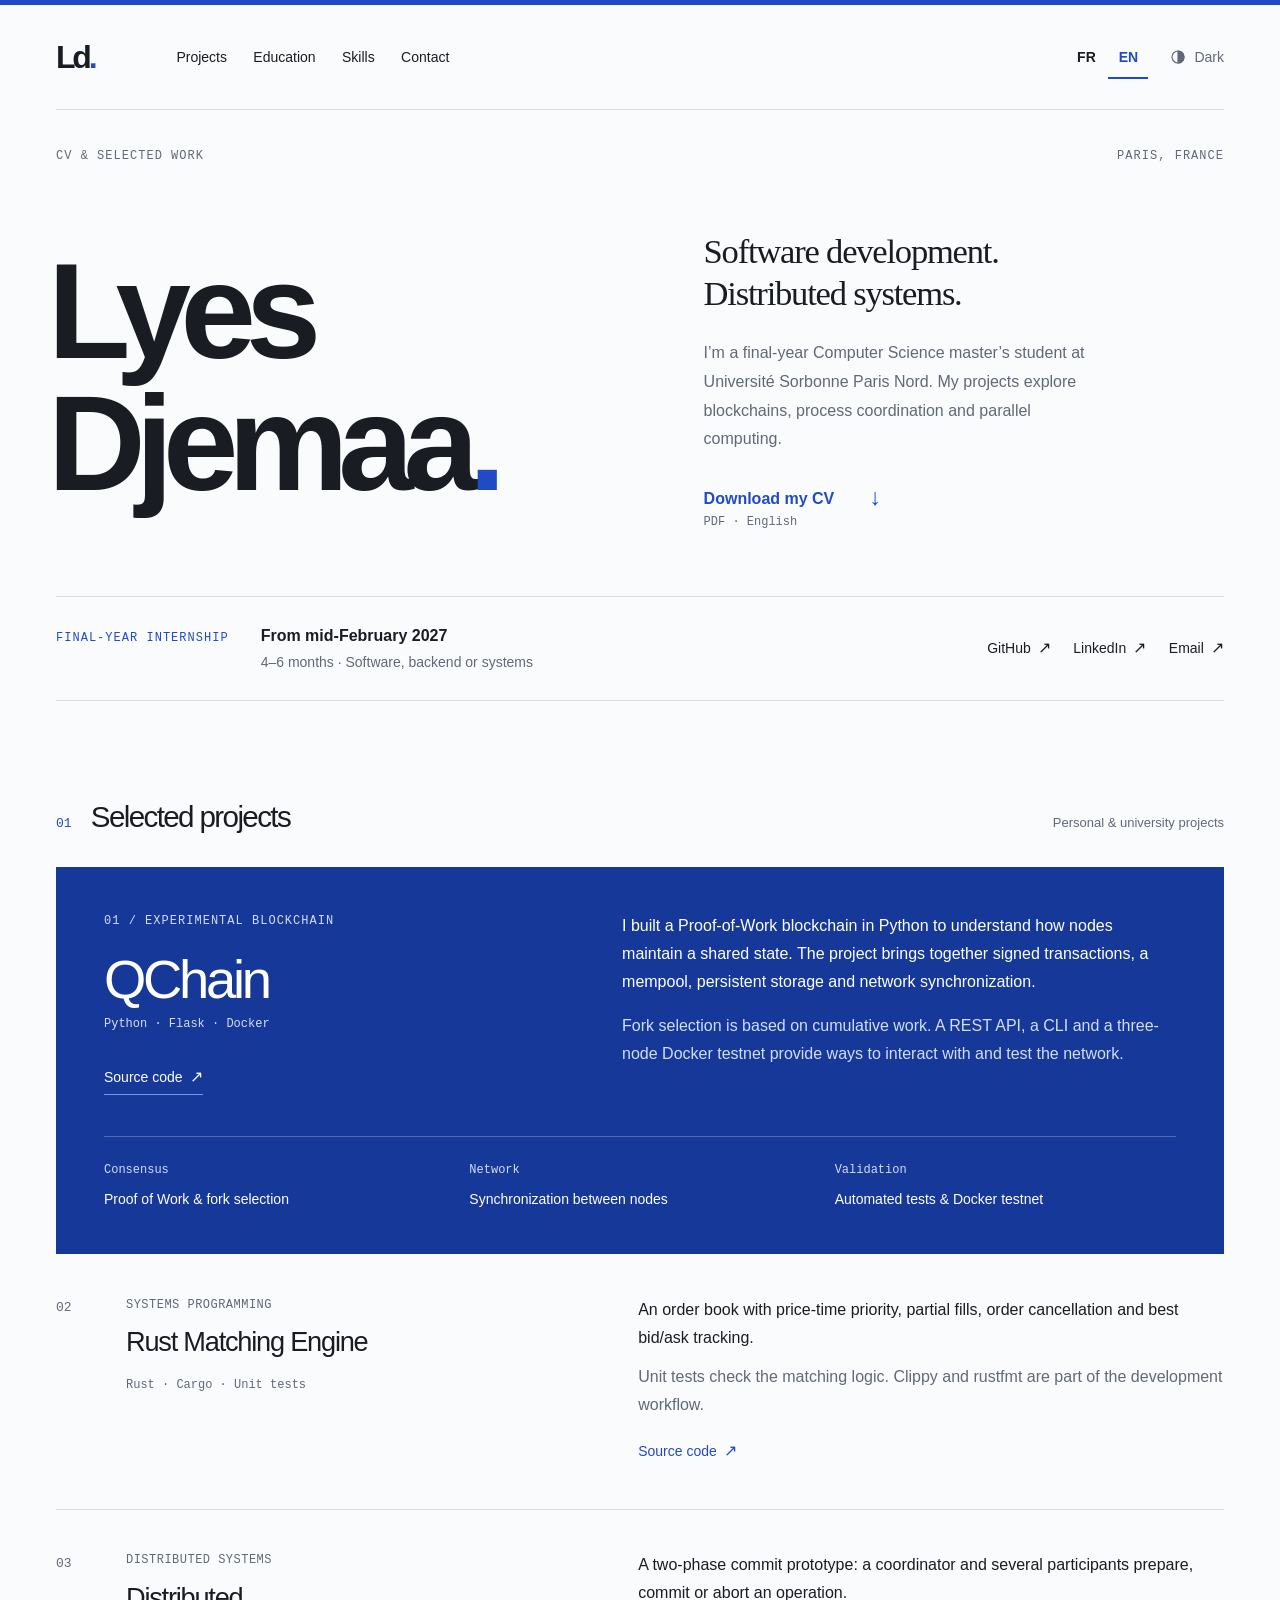
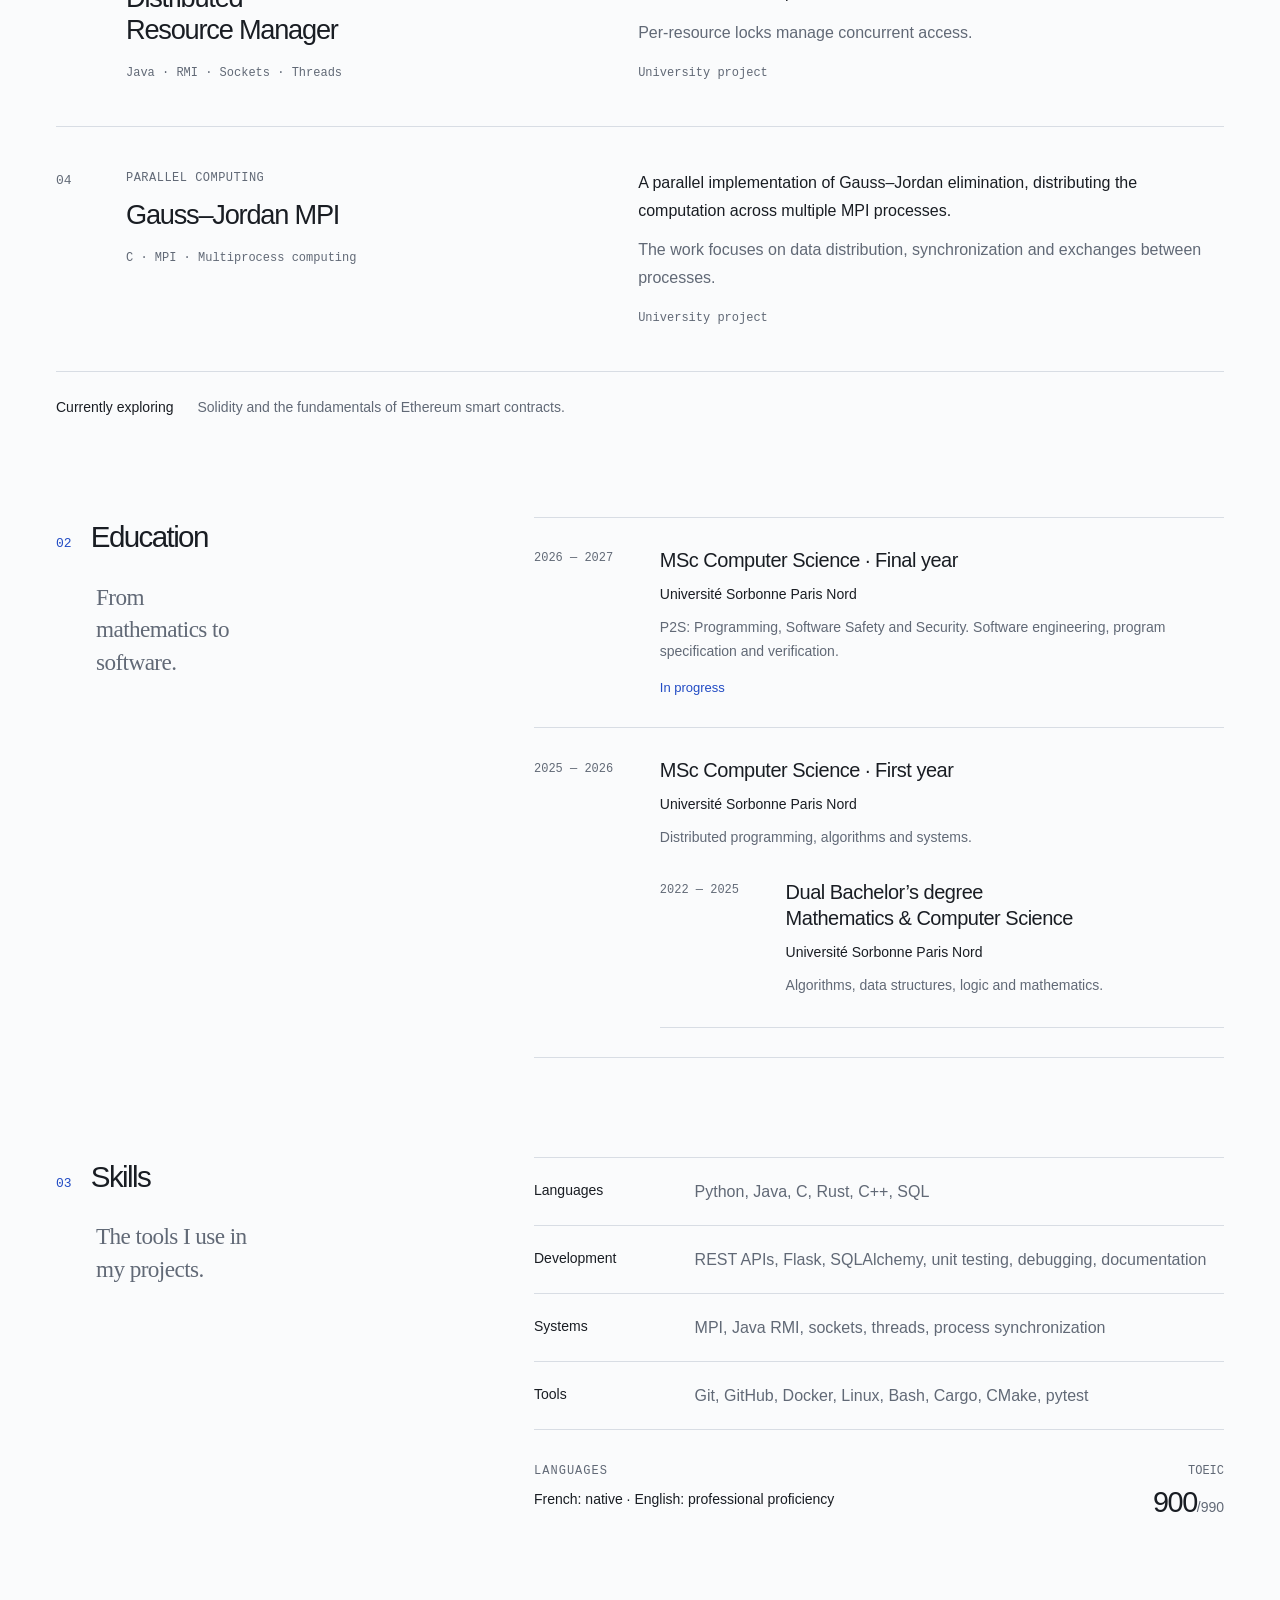
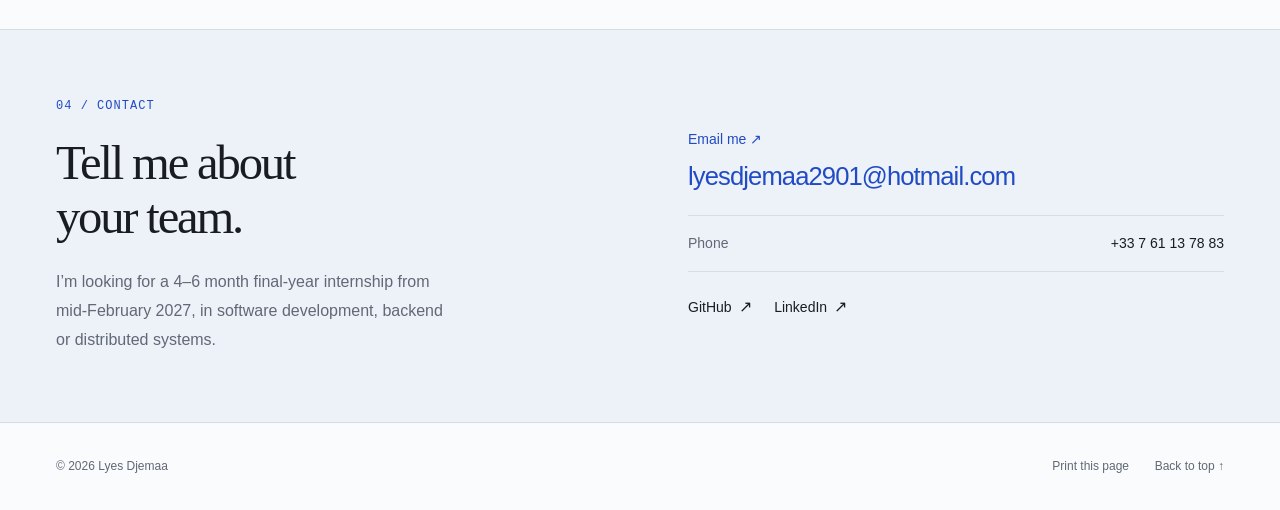
==== en/index.html @ 3d3e7106 "Uploading files" ====
<!doctype html>
<html lang="en">
<head>
  <meta charset="utf-8">
  <meta name="viewport" content="width=device-width, initial-scale=1">
  <meta name="description" content="Final-year Computer Science master’s student at Université Sorbonne Paris Nord. Distributed systems, backend and blockchain projects. Internship from mid-February 2027.">
  <meta name="theme-color" content="#fafbfc">
  <meta name="color-scheme" content="light dark">
  <meta property="og:title" content="Lyes Djemaa — Software Development &amp; Distributed Systems">
  <meta property="og:description" content="Final-year Computer Science master’s student at Université Sorbonne Paris Nord. Distributed systems, backend and blockchain projects. Internship from mid-February 2027.">
  <meta property="og:type" content="website">
  <meta property="og:locale" content="en_GB">
  <meta property="og:locale:alternate" content="fr_FR">
  <title>Lyes Djemaa — Software Development & Distributed Systems</title>
  <link rel="alternate" hreflang="fr" href="../index.html">
  <link rel="alternate" hreflang="en" href="../en/index.html">
  <link rel="alternate" hreflang="x-default" href="../index.html">
  <link rel="icon" type="image/svg+xml" href="data:image/svg+xml,%3Csvg%20xmlns%3D%22http%3A//www.w3.org/2000/svg%22%20viewBox%3D%220%200%2064%2064%22%3E%3Crect%20width%3D%2264%22%20height%3D%2264%22%20fill%3D%22%23214bc4%22/%3E%3Ctext%20x%3D%227%22%20y%3D%2244%22%20font-family%3D%22Arial%2Csans-serif%22%20font-size%3D%2236%22%20font-weight%3D%22700%22%20fill%3D%22white%22%3ELd%3C/text%3E%3C/svg%3E">
  <script>try{const t=localStorage.getItem('lyes-theme')||localStorage.getItem('lyes-original-theme');if(t==='dark'||t==='light')document.documentElement.dataset.theme=t;}catch(e){}</script>
  <link rel="stylesheet" href="../assets/style.css">
  <script defer src="../assets/script.js"></script>
</head>
<body id="top">
  <a class="skip-link" href="#main">Skip to content</a>
  <header class="site-header wrap">
    <a class="wordmark" href="#top" aria-label="Lyes Djemaa">Ld<span aria-hidden="true">.</span></a>
    <nav class="main-nav" aria-label="Main navigation"><a href="#projects">Projects</a><a href="#education">Education</a><a href="#skills">Skills</a><a href="#contact">Contact</a></nav>
    <div class="header-controls">
      <nav class="language-switch" aria-label="Site language"><a href="../index.html" lang="fr" hreflang="fr">FR</a><a href="../en/index.html" lang="en" hreflang="en" aria-current="page">EN</a></nav>
      <button class="theme-toggle" type="button" aria-label="Switch to dark theme" aria-pressed="false" data-light="Light" data-dark="Dark" hidden><svg viewBox="0 0 24 24" fill="none" stroke="currentColor" stroke-width="1.5" aria-hidden="true"><circle cx="12" cy="12" r="8"/><path d="M12 4a8 8 0 0 1 0 16Z" fill="currentColor"/></svg><span>Dark</span></button>
    </div>
  </header>
  <main id="main">
    <section class="hero wrap" aria-labelledby="name">
      <div class="hero-kicker"><p class="eyebrow">CV & selected work</p><p class="eyebrow">Paris, France</p></div>
      <div class="hero-main">
        <h1 id="name">Lyes<br>Djemaa<span class="name-period">.</span></h1>
        <div class="hero-profile"><h2>Software development.<br>Distributed systems.</h2><p>I’m a final-year Computer Science master’s student at Université Sorbonne Paris Nord. My projects explore blockchains, process coordination and parallel computing.</p><a class="cv-link" href="../assets/CV_Lyes_D_Internship.pdf" download>Download my CV<span aria-hidden="true">↓</span><small>PDF · English</small></a></div>
      </div>
      <div class="hero-bottom"><div class="availability"><p class="eyebrow">Final-year internship</p><p class="availability-date">From mid-February 2027</p><p class="availability-detail">4–6 months · Software, backend or systems</p></div><div class="social-links"><a class="text-link" href="https://github.com/LYuuss" target="_blank" rel="noopener noreferrer">GitHub <span aria-hidden="true">↗</span><span class="sr-only"> (opens in a new tab)</span></a><a class="text-link" href="https://www.linkedin.com/in/lyesdjm" target="_blank" rel="noopener noreferrer">LinkedIn <span aria-hidden="true">↗</span><span class="sr-only"> (opens in a new tab)</span></a><a class="text-link" href="mailto:lyesdjemaa2901@hotmail.com">Email <span aria-hidden="true">↗</span></a></div></div>
    </section>

    <section class="section wrap" id="projects" aria-labelledby="projects-title">
      <div class="section-heading"><div class="section-label"><span>01</span><h2 id="projects-title">Selected projects</h2></div><p>Personal & university projects</p></div>
      <article class="featured-project" aria-labelledby="qchain-title">
        <div class="featured-title"><p class="eyebrow">01 / Experimental blockchain</p><h3 id="qchain-title">QChain</h3><p class="tech">Python · Flask · Docker</p><a class="text-link" href="https://github.com/LYuuss/Q-CHAIN" target="_blank" rel="noopener noreferrer">Source code <span aria-hidden="true">↗</span><span class="sr-only"> (opens in a new tab)</span></a></div>
        <div class="featured-copy"><p>I built a Proof-of-Work blockchain in Python to understand how nodes maintain a shared state. The project brings together signed transactions, a mempool, persistent storage and network synchronization.</p><p>Fork selection is based on cumulative work. A REST API, a CLI and a three-node Docker testnet provide ways to interact with and test the network.</p></div>
        <dl class="project-facts" aria-label="Inside the project"><div><dt>Consensus</dt><dd>Proof of Work & fork selection</dd></div><div><dt>Network</dt><dd>Synchronization between nodes</dd></div><div><dt>Validation</dt><dd>Automated tests & Docker testnet</dd></div></dl>
      </article>
      <div class="project-list">
      <article class="project-row" aria-labelledby="project-02">
        <span class="project-number">02</span>
        <div class="project-heading"><p class="eyebrow">Systems programming</p><h3 id="project-02">Rust Matching Engine</h3><p class="tech">Rust · Cargo · Unit tests</p></div>
        <div class="project-copy"><p>An order book with price-time priority, partial fills, order cancellation and best bid/ask tracking.</p><p class="muted">Unit tests check the matching logic. Clippy and rustfmt are part of the development workflow.</p><a class="text-link" href="https://github.com/LYuuss/rust-matching-engine" target="_blank" rel="noopener noreferrer">Source code <span aria-hidden="true">↗</span><span class="sr-only"> (opens in a new tab)</span></a></div>
      </article>
      <article class="project-row" aria-labelledby="project-03">
        <span class="project-number">03</span>
        <div class="project-heading"><p class="eyebrow">Distributed systems</p><h3 id="project-03">Distributed<br>Resource Manager</h3><p class="tech">Java · RMI · Sockets · Threads</p></div>
        <div class="project-copy"><p>A two-phase commit prototype: a coordinator and several participants prepare, commit or abort an operation.</p><p class="muted">Per-resource locks manage concurrent access.</p><p class="project-note">University project</p></div>
      </article>
      <article class="project-row" aria-labelledby="project-04">
        <span class="project-number">04</span>
        <div class="project-heading"><p class="eyebrow">Parallel computing</p><h3 id="project-04">Gauss–Jordan MPI</h3><p class="tech">C · MPI · Multiprocess computing</p></div>
        <div class="project-copy"><p>A parallel implementation of Gauss–Jordan elimination, distributing the computation across multiple MPI processes.</p><p class="muted">The work focuses on data distribution, synchronization and exchanges between processes.</p><p class="project-note">University project</p></div>
      </article></div>
      <p class="exploration"><span>Currently exploring</span>Solidity and the fundamentals of Ethereum smart contracts.</p>
    </section>

    <section class="section wrap split-section" id="education" aria-labelledby="education-title">
      <div class="section-intro"><div class="section-label"><span>02</span><h2 id="education-title">Education</h2></div><p class="section-caption">From mathematics to software.</p></div>
      <div class="education-list">
      <article class="education-row"><p class="date">2026 — 2027</p><div><h3>MSc Computer Science · Final year</h3><p class="institution">Université Sorbonne Paris Nord</p><p class="muted">P2S: Programming, Software Safety and Security. Software engineering, program specification and verification.</p><p class="education-note">In progress</p></div></article>
      <article class="education-row"><p class="date">2025 — 2026</p><div><h3>MSc Computer Science · First year</h3><p class="institution">Université Sorbonne Paris Nord</p><p class="muted">Distributed programming, algorithms and systems.</p>
      <article class="education-row"><p class="date">2022 — 2025</p><div><h3>Dual Bachelor’s degree<br>Mathematics & Computer Science</h3><p class="institution">Université Sorbonne Paris Nord</p><p class="muted">Algorithms, data structures, logic and mathematics.</p></div></article>
    </section>

    <section class="section wrap split-section" id="skills" aria-labelledby="skills-title">
      <div class="section-intro"><div class="section-label"><span>03</span><h2 id="skills-title">Skills</h2></div><p class="section-caption">The tools I use in my projects.</p></div>
      <div><dl class="skills-list"><div><dt>Languages</dt><dd>Python, Java, C, Rust, C++, SQL</dd></div><div><dt>Development</dt><dd>REST APIs, Flask, SQLAlchemy, unit testing, debugging, documentation</dd></div><div><dt>Systems</dt><dd>MPI, Java RMI, sockets, threads, process synchronization</dd></div><div><dt>Tools</dt><dd>Git, GitHub, Docker, Linux, Bash, Cargo, CMake, pytest</dd></div></dl><div class="languages"><p class="eyebrow">Languages</p><p>French: native · English: professional proficiency</p><p class="language-score">TOEIC <strong>900<span>/990</span></strong></p></div></div>
    </section>

    <section class="contact-section" id="contact" aria-labelledby="contact-title"><div class="wrap contact-inner"><div><p class="eyebrow">04 / Contact</p><h2 id="contact-title">Tell me about your team.</h2><p class="contact-copy">I’m looking for a 4–6 month final-year internship from mid-February 2027, in software development, backend or distributed systems.</p></div><div class="contact-details"><a class="contact-email" href="mailto:lyesdjemaa2901@hotmail.com"><span>Email me <span aria-hidden="true">↗</span></span><span>lyesdjemaa2901<wbr>@hotmail.com</span></a><a class="phone" href="tel:+33761137883"><span>Phone</span>+33 7 61 13 78 83</a><div class="social-links"><a class="text-link" href="https://github.com/LYuuss" target="_blank" rel="noopener noreferrer">GitHub <span aria-hidden="true">↗</span><span class="sr-only"> (opens in a new tab)</span></a><a class="text-link" href="https://www.linkedin.com/in/lyesdjm" target="_blank" rel="noopener noreferrer">LinkedIn <span aria-hidden="true">↗</span><span class="sr-only"> (opens in a new tab)</span></a></div></div></div></section>
  </main>
  <footer class="wrap footer"><p>© <span id="year">2026</span> Lyes Djemaa</p><div><button type="button" class="print-button" hidden>Print this page</button><a href="#top">Back to top <span aria-hidden="true">↑</span></a></div></footer>
</body>
</html>
---- assets/style.css ----
/* Lyes Djemaa — a personal, typographic folio. */
:root{color-scheme:light;--paper:#fafbfc;--ink:#191d23;--muted:#616976;--line:#d8dde4;--blue:#214bc4;--panel:#163899;--panel-ink:#fff;--panel-muted:#d2defb;--tint:#edf1f8;--sans:Arial,Helvetica,sans-serif;--serif:Georgia,'Times New Roman',serif;--mono:'SFMono-Regular',Consolas,'Liberation Mono',monospace}
:root[data-theme=dark]{color-scheme:dark;--paper:#14171c;--ink:#edf0f5;--muted:#a5aebd;--line:#383f4a;--blue:#96b3ff;--panel:#152d6c;--panel-ink:#f4f6ff;--panel-muted:#cfdbf8;--tint:#1d2533}
*{box-sizing:border-box}
html{scroll-behavior:smooth;scroll-padding-top:2rem}
body{margin:0;background:var(--paper);color:var(--ink);font-family:var(--sans);font-size:1rem;line-height:1.6;-webkit-font-smoothing:antialiased;border-top:5px solid var(--blue)}
::selection{color:var(--paper);background:var(--blue)}
a{color:inherit;text-decoration:none;text-underline-offset:.25em}
a:hover{text-decoration:underline}
button{font:inherit;color:inherit;cursor:pointer}
button[hidden]{display:none}
a,button{-webkit-tap-highlight-color:transparent}
:focus-visible{outline:2px solid var(--blue);outline-offset:5px;border-radius:1px}
h1,h2,h3,p,dl,dd{margin:0}
h1,h2,h3{font-weight:500;line-height:1.15;text-wrap:balance}
button{border:0;background:none}
.wrap{width:min(1200px,calc(100% - 112px));margin-inline:auto}
.sr-only{position:absolute;width:1px;height:1px;padding:0;margin:-1px;overflow:hidden;clip:rect(0,0,0,0);white-space:nowrap;border:0}
.skip-link{position:fixed;left:1rem;top:-5rem;z-index:50;background:var(--ink);color:var(--paper);padding:.75rem 1rem}
.skip-link:focus{top:1rem}
.site-header{display:flex;align-items:center;gap:2rem;min-height:105px;border-bottom:1px solid var(--line)}
.wordmark{font-size:2rem;line-height:1;font-weight:700;letter-spacing:-.1em;min-width:50px}
.wordmark span{color:var(--blue)}
.wordmark:hover{text-decoration:none}
.main-nav{display:flex;align-items:center;gap:1.65rem;margin-left:2.4rem}
.main-nav a{font-size:.875rem;padding:.6rem 0}
.header-controls{display:flex;align-items:center;gap:1.3rem;margin-left:auto}
.language-switch{display:flex;gap:2px;font-size:.875rem;font-weight:600}
.language-switch a{display:flex;align-items:center;justify-content:center;min-height:44px;min-width:40px}
.language-switch a[aria-current=page]{color:var(--blue);box-shadow:inset 0 -2px 0 var(--blue)}
.theme-toggle{display:flex;align-items:center;gap:.45rem;min-height:44px;padding:0;font-size:.875rem;color:var(--muted)}
.theme-toggle svg{width:18px;height:18px}
.theme-toggle:hover{color:var(--blue)}
.hero{padding-top:2.3rem;padding-bottom:0}
.hero-kicker{display:flex;justify-content:space-between}
.eyebrow{font-size:.75rem;letter-spacing:.085em;text-transform:uppercase;line-height:1.6;font-family:var(--mono);font-weight:400}
.hero-kicker .eyebrow{color:var(--muted)}
.hero-main{display:grid;grid-template-columns:1.1fr 1fr;gap:4.7rem;align-items:center;padding:3.4rem 0 3.8rem}
.hero h1{font-weight:600;font-size:clamp(5.5rem,10.6vw,9rem);line-height:.97;letter-spacing:-.076em;margin-left:-.06em}
.name-period{color:var(--blue)}
.hero-profile{padding-top:.6rem;max-width:480px}
.hero-profile h2{font-family:var(--serif);font-size:clamp(1.65rem,2.7vw,2.25rem);line-height:1.23;letter-spacing:-.035em;margin-bottom:1.5rem}
.hero-profile>p{color:var(--muted);font-size:1rem;line-height:1.8;max-width:46ch}
.cv-link{margin-top:1.85rem;display:inline-grid;grid-template-columns:auto 1fr;column-gap:2.2rem;row-gap:.1rem;color:var(--blue);font-size:1rem;font-weight:600;padding:.15rem 0}
.cv-link>span{font-size:1.45rem;line-height:1}
.cv-link small{grid-column:1/-1;font-weight:400;font-size:.75rem;font-family:var(--mono);color:var(--muted)}
.cv-link:hover small{text-decoration:none}
.hero-bottom{border-top:1px solid var(--line);border-bottom:1px solid var(--line);display:flex;justify-content:space-between;align-items:center;padding:1.65rem 0;gap:2rem}
.availability{display:grid;grid-template-columns:auto auto;gap:.15rem 2rem;align-items:baseline}
.availability .eyebrow{color:var(--blue);grid-row:1/3}
.availability-date{font-size:1rem;font-weight:600}
.availability-detail{font-size:.875rem;color:var(--muted);grid-column:2}
.social-links{display:flex;flex-wrap:wrap;gap:1.4rem}
.text-link{font-size:.875rem;display:inline-flex;align-items:center;gap:.45rem;min-height:32px}
.text-link>span[aria-hidden]{font-size:1rem}
.section{padding-top:6.2rem}
.section-heading{display:flex;justify-content:space-between;gap:2rem;align-items:baseline;margin-bottom:2rem}
.section-label{display:flex;align-items:baseline;gap:1.2rem}
.section-label>span{font-family:var(--mono);font-size:.8125rem;color:var(--blue)}
.section-label h2{font-size:1.85rem;letter-spacing:-.055em}
.section-heading>p{font-size:.8125rem;color:var(--muted)}
.featured-project{display:grid;grid-template-columns:1fr 1.22fr;gap:2.6rem 4rem;padding:2.8rem 3rem;background:var(--panel);color:var(--panel-ink)}
.featured-project a:focus-visible{outline-color:white}
.featured-title>.eyebrow{color:var(--panel-muted)}
.featured-title h3{font-size:3.4rem;letter-spacing:-.06em;margin:1.4rem 0 .4rem;line-height:1}
.tech{font-family:var(--mono);font-size:.75rem;line-height:1.8;color:var(--muted)}
.featured-title .tech{color:var(--panel-muted)}
.featured-title .text-link{margin-top:1.7rem;border-bottom:1px solid #7796e6;padding-bottom:.2rem}
.featured-copy p{font-size:1rem;line-height:1.75}
.featured-copy p+p{margin-top:1rem;color:var(--panel-muted)}
.project-facts{grid-column:1/-1;display:grid;grid-template-columns:repeat(3,1fr);gap:1.5rem;padding-top:1.5rem;border-top:1px solid #ffffff40}
.project-facts dt{font-size:.75rem;color:var(--panel-muted);font-family:var(--mono);margin-bottom:.5rem}
.project-facts dd{font-size:.875rem;line-height:1.5}
.project-row{display:grid;grid-template-columns:38px 1fr 1.22fr;column-gap:2rem;padding:2.6rem 0;border-bottom:1px solid var(--line)}
.project-number{font-family:var(--mono);font-size:.8125rem;color:var(--muted);padding-top:.15rem}
.project-heading .eyebrow{color:var(--muted);font-size:.75rem;letter-spacing:.04em}
.project-heading h3{font-size:1.7rem;letter-spacing:-.045em;margin:.7rem 0 1rem;line-height:1.2}
.project-copy>p{font-size:1rem;line-height:1.75}
.project-copy>p+p{margin-top:.7rem}
.muted{color:var(--muted)}
.project-copy .text-link{color:var(--blue);margin-top:1rem}
.project-copy .project-note{font-size:.75rem;color:var(--muted);font-family:var(--mono);margin-top:1rem}
.exploration{display:flex;gap:1.5rem;padding-top:1.5rem;font-size:.875rem;color:var(--muted);line-height:1.6}
.exploration>span{flex-shrink:0;color:var(--ink)}
.split-section{display:grid;grid-template-columns:.75fr 1.25fr;gap:4rem}
.section-intro{padding-top:.2rem}
.section-caption{font-family:var(--serif);font-size:1.45rem;line-height:1.4;color:var(--muted);max-width:14ch;margin:1.6rem 0 0 2.5rem;letter-spacing:-.025em}
.education-list{border-top:1px solid var(--line)}
.education-row{display:grid;grid-template-columns:105px 1fr;gap:1.3rem;border-bottom:1px solid var(--line);padding:1.8rem 0}
.date{font-family:var(--mono);font-size:.75rem;color:var(--muted);line-height:1.6;padding-top:.15rem}
.education-row h3{font-size:1.25rem;letter-spacing:-.025em;line-height:1.3}
.institution{font-size:.875rem;margin-top:.6rem}
.education-row .muted{font-size:.875rem;line-height:1.7;margin-top:.7rem}
.education-note{font-size:.8125rem;line-height:1.7;color:var(--blue);margin-top:.8rem}
.experience{margin-top:2rem;padding:1.5rem 1.6rem;background:var(--tint)}
.experience>.eyebrow{color:var(--muted)}
.experience h3{font-size:1rem;margin-top:.65rem;line-height:1.5}
.experience .muted{margin-top:.6rem;font-size:.875rem}
.experience .date{margin-top:.2rem}
.skills-list{border-top:1px solid var(--line)}
.skills-list>div{display:grid;grid-template-columns:135px 1fr;gap:1.6rem;padding:1.3rem 0;border-bottom:1px solid var(--line)}
.skills-list dt{font-size:.875rem}
.skills-list dd{font-size:1rem;color:var(--muted);line-height:1.6}
.languages{margin-top:2rem;position:relative;padding-right:110px;min-height:4.2rem}
.languages>.eyebrow{color:var(--muted);margin-bottom:.4rem}
.languages>p:not(.eyebrow):not(.language-score){font-size:.875rem}
.language-score{position:absolute;top:0;right:0;display:flex;flex-direction:column;align-items:flex-end;font-family:var(--mono);font-size:.75rem;color:var(--muted)}
.language-score strong{font-family:var(--sans);font-size:1.8rem;letter-spacing:-.05em;line-height:1.4;color:var(--ink);font-weight:400}
.language-score strong span{font-size:.875rem;color:var(--muted);letter-spacing:0}
.contact-section{margin-top:6.2rem;background:var(--tint);border-top:1px solid var(--line);border-bottom:1px solid var(--line)}
.contact-inner{padding-block:4.2rem;display:grid;grid-template-columns:1fr 1fr;gap:6rem}
.contact-inner>.eyebrow,.contact-inner>div>.eyebrow{color:var(--blue)}
.contact-inner h2{font-family:var(--serif);font-size:clamp(2rem,3.8vw,3.3rem);line-height:1.1;letter-spacing:-.045em;margin-top:1.3rem;max-width:13ch}
.contact-copy{font-size:1rem;line-height:1.8;color:var(--muted);margin-top:1.5rem;max-width:45ch}
.contact-details{align-self:center;min-width:0}
.contact-email{display:block;color:var(--blue);padding-bottom:1.3rem;border-bottom:1px solid var(--line)}
.contact-email>span:first-child{display:block;font-size:.875rem;margin-bottom:.5rem}
.contact-email>span:last-child{font-size:clamp(1.2rem,2vw,1.6rem);line-height:1.4;letter-spacing:-.035em;overflow-wrap:anywhere}
.phone{display:flex;justify-content:space-between;align-items:center;gap:1rem;font-size:.875rem;border-bottom:1px solid var(--line);padding:1rem 0}
.phone>span{color:var(--muted)}
.contact-details .social-links{margin-top:1.2rem}
.footer{padding-block:1.6rem;display:flex;gap:1.5rem;justify-content:space-between;align-items:center;font-size:.75rem;color:var(--muted)}
.footer>div{display:flex;gap:1.6rem;align-items:center}
.print-button{font-size:.75rem;padding:0;min-height:36px}
.print-button:hover{text-decoration:underline}
@media(min-width:1600px){.wrap{width:min(1280px,calc(100% - 160px))}.hero-main{padding-block:4rem 4.4rem}.hero h1{font-size:9.8rem}.hero-profile h2{font-size:2.5rem}}
@media(max-width:1100px){.wrap{width:calc(100% - 72px)}.main-nav{margin-left:.8rem;gap:1.15rem}.site-header{gap:1.5rem}.hero-main{gap:3rem}.hero-bottom{align-items:flex-end}.availability{display:block}.availability-date{margin-top:.4rem}.hero-bottom .social-links{gap:1rem}.featured-project{padding:2.2rem;gap:2rem 3rem}.project-row{column-gap:1.4rem;grid-template-columns:28px 1fr 1.15fr}.split-section{grid-template-columns:.6fr 1.4fr;gap:2.5rem}.education-row{grid-template-columns:92px 1fr;gap:1rem}.contact-inner{gap:3rem}}
@media(max-width:760px){.wrap{width:calc(100% - 40px)}.site-header{min-height:0;padding-top:1.2rem;gap:.8rem;flex-wrap:wrap}.wordmark{font-size:1.75rem;min-width:45px}.header-controls{gap:1rem}.theme-toggle{font-size:.8125rem}.main-nav{order:3;width:100%;margin:0;justify-content:space-between;gap:.7rem;border-top:1px solid var(--line);padding:.2rem 0}.main-nav a{font-size:.875rem;min-height:44px;display:flex;align-items:center}.hero{padding-top:1.6rem}.hero-kicker .eyebrow{font-size:.75rem}.hero-main{grid-template-columns:1fr;gap:2rem;padding:2rem 0 2.2rem}.hero h1{font-size:clamp(4.5rem,16vw,7.5rem);line-height:.95;letter-spacing:-.065em}.hero-profile{max-width:580px;padding-top:0}.hero-profile h2{font-size:1.9rem;margin-bottom:1rem}.hero-profile>p{font-size:1rem;max-width:50ch}.cv-link{margin-top:1.3rem}.hero-bottom{flex-direction:column;align-items:flex-start;gap:1.3rem;padding-block:1.4rem}.availability .eyebrow{font-size:.75rem}.hero-bottom .social-links{gap:1.5rem}.hero-bottom .text-link{min-height:40px}.section{padding-top:3.7rem}.section-heading{display:block;margin-bottom:1.5rem}.section-heading>p{margin-top:.6rem;padding-left:2.1rem}.section-label{gap:.9rem}.section-label h2{font-size:1.65rem}.featured-project{grid-template-columns:1fr;padding:1.7rem 1.4rem;gap:1.5rem}.featured-title h3{margin-top:1rem;font-size:3.1rem}.featured-title .text-link{margin-top:1rem}.featured-copy p{font-size:1rem}.project-facts{grid-template-columns:1fr;gap:.85rem;padding-top:1.2rem}.project-facts>div{display:grid;grid-template-columns:88px 1fr;gap:1rem}.project-facts dt{margin:0}.project-row{grid-template-columns:24px 1fr;gap:.7rem .6rem;padding-block:2rem}.project-heading h3{font-size:1.65rem;margin:.6rem 0}.project-copy{grid-column:2;padding-top:.5rem}.project-copy>p{font-size:1rem}.project-heading .eyebrow{font-size:.75rem}.exploration{display:block;font-size:.875rem;padding-top:1.2rem}.exploration>span{display:block;margin-bottom:.35rem}.split-section{grid-template-columns:1fr;gap:1.6rem}.section-caption{margin:.7rem 0 0 2.1rem;max-width:none;font-size:1.3rem}.education-row{grid-template-columns:1fr;gap:.65rem;padding-block:1.5rem}.education-row h3{font-size:1.2rem}.education-row .date{font-size:.8125rem}.experience{padding:1.3rem}.skills-list>div{grid-template-columns:110px 1fr;gap:.8rem}.skills-list dt{font-size:.875rem}.skills-list dd{font-size:1rem}.languages{padding-right:105px}.contact-section{margin-top:3.7rem}.contact-inner{padding-block:2.5rem;grid-template-columns:1fr;gap:2rem}.contact-inner h2{font-size:2.7rem;max-width:14ch}.contact-copy{margin-top:1rem}.contact-email>span:last-child{font-size:1.25rem}.footer{font-size:.75rem;align-items:flex-start;padding-block:1rem}.footer>div{gap:.2rem;align-items:flex-end;flex-direction:column}.footer>p{padding-top:.45rem}.footer a{min-height:36px;display:flex;align-items:center}}
@media(max-width:370px){.wrap{width:calc(100% - 32px)}.header-controls{gap:.5rem}.theme-toggle{gap:.3rem}.hero-profile h2{font-size:1.65rem}.skills-list>div{grid-template-columns:1fr;gap:.4rem}.languages{padding-right:0}.language-score{position:static;align-items:flex-start;margin-top:.8rem}.project-facts>div{grid-template-columns:75px 1fr;gap:.65rem}.hero h1{font-size:16.5vw}}
@media(prefers-reduced-motion:reduce){html{scroll-behavior:auto}}
@media print{html{scroll-behavior:auto}body{border:0;background:white;color:#111;font-size:10pt;--paper:white;--ink:#111;--muted:#444;--line:#bbb;--blue:#1a3e9e;--tint:#f4f5f7}.wrap{width:100%;max-width:none}.site-header,.hero-kicker,.cv-link,.hero-bottom .social-links,.header-controls,.footer,.skip-link{display:none}.hero{padding:0}.hero-main{padding:0 0 1rem;grid-template-columns:.8fr 1.2fr;gap:2rem}.hero h1{font-size:50pt;line-height:.95}.hero-profile h2{font-size:17pt;margin-bottom:.6rem}.hero-profile>p{font-size:10pt;line-height:1.5}.hero-bottom{padding:.6rem 0}.availability{display:block}.availability p{font-size:10pt;margin:0}.section{padding-top:1.4rem}.section-heading{margin-bottom:1rem}.section-label h2{font-size:17pt}.featured-project{background:white;color:#111;border:1px solid #aaa;padding:1rem;gap:1rem 2rem;break-inside:avoid}.featured-title h3{font-size:29pt;margin:.4rem 0}.featured-title>.eyebrow,.featured-title .tech,.featured-copy p+p,.project-facts dt{color:#444}.featured-copy p{font-size:10pt;line-height:1.5}.project-facts{border-color:#aaa;padding-top:.5rem;gap:1rem}.project-facts dt,.project-facts dd{font-size:9pt}.project-row{padding:1rem 0;break-inside:avoid;grid-template-columns:20px 1fr 1.4fr}.project-heading h3{font-size:16pt}.project-copy>p{font-size:10pt;line-height:1.5}.exploration{font-size:9pt}.split-section{grid-template-columns:.6fr 1.4fr;gap:1.5rem}.section-caption{font-size:13pt;margin-left:0}.education-row{padding:.8rem 0;break-inside:avoid}.education-row h3{font-size:12pt}.experience{padding:1rem;margin-top:1rem;break-inside:avoid}.skills-list>div{padding:.6rem 0}.skills-list dd{font-size:10pt}.languages{margin-top:1rem}.contact-section{margin-top:1.5rem;break-inside:avoid}.contact-inner{padding-block:1rem;gap:2rem}.contact-inner h2{font-size:22pt}.contact-copy{font-size:10pt;line-height:1.5}.contact-email>span:last-child{font-size:12pt}.contact-inner .eyebrow{font-size:9pt}h2,h3{break-after:avoid}a{color:inherit}@page{size:A4;margin:15mm}}
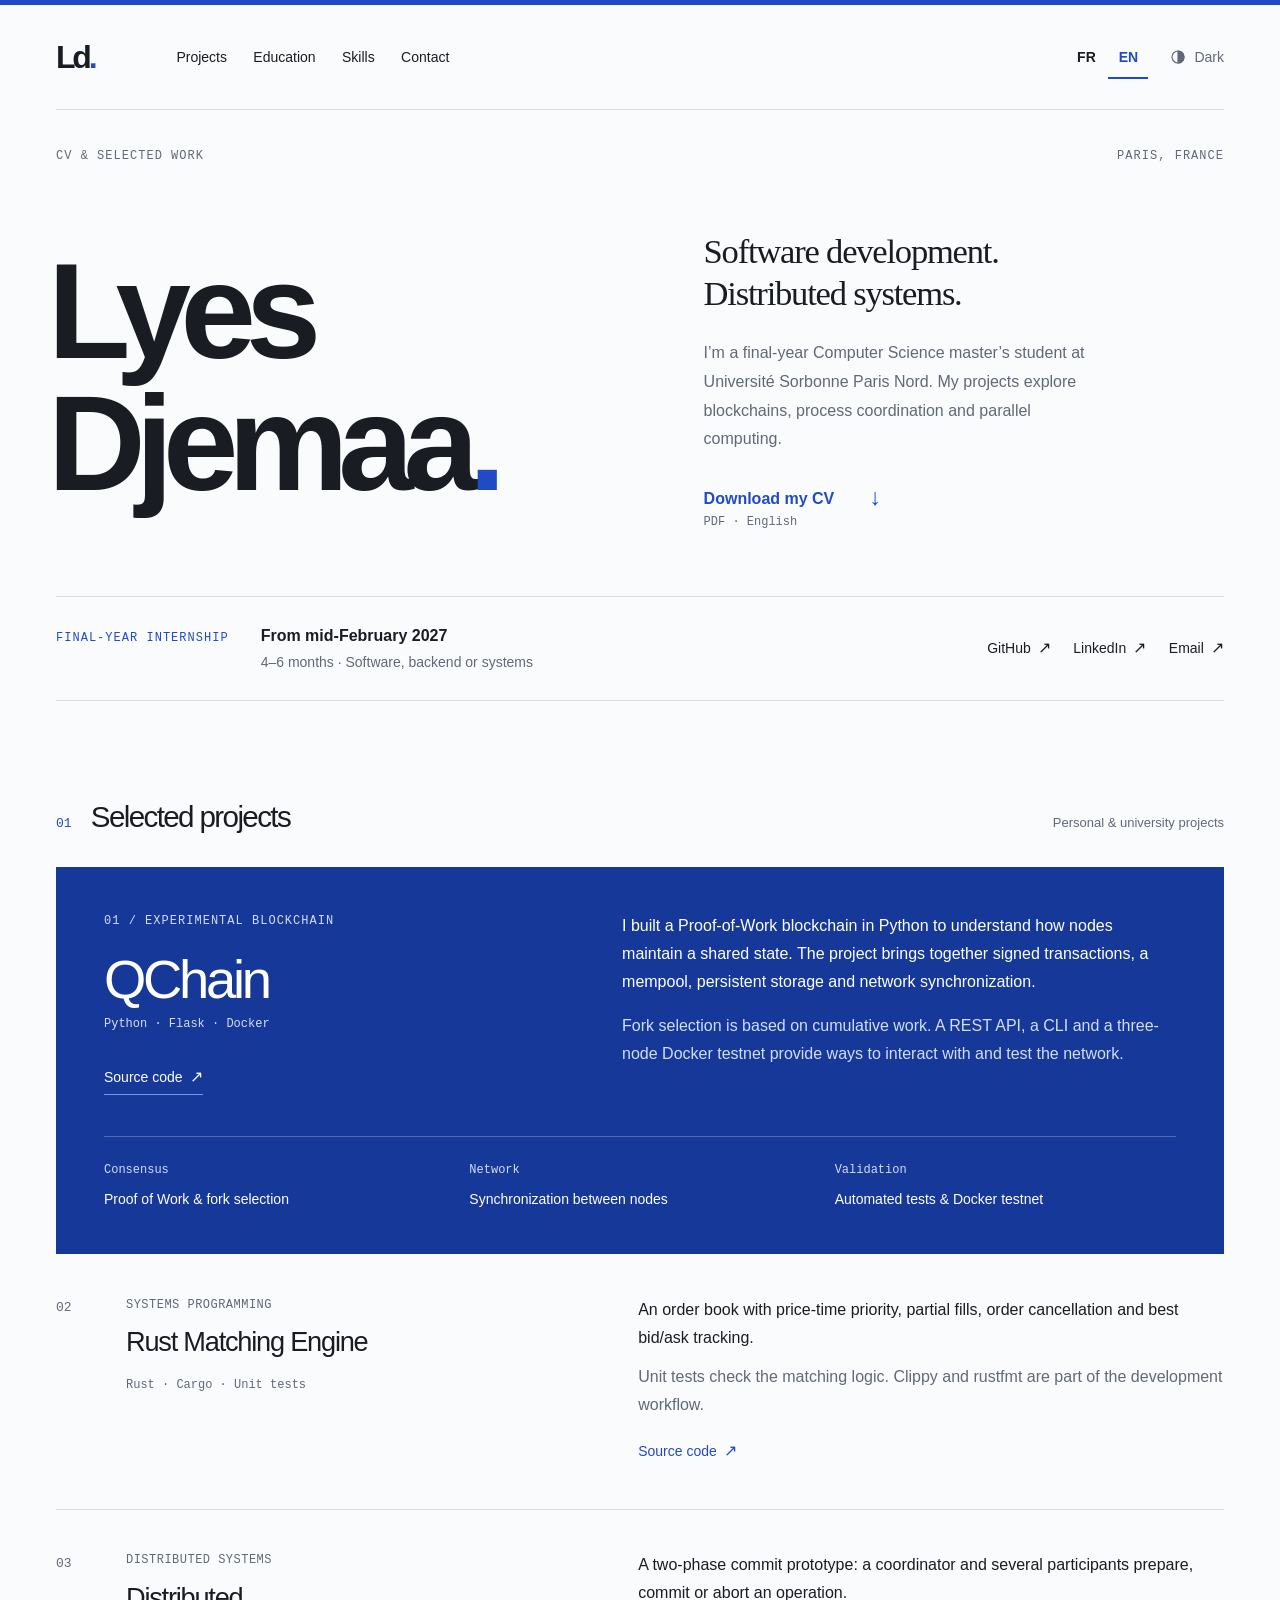
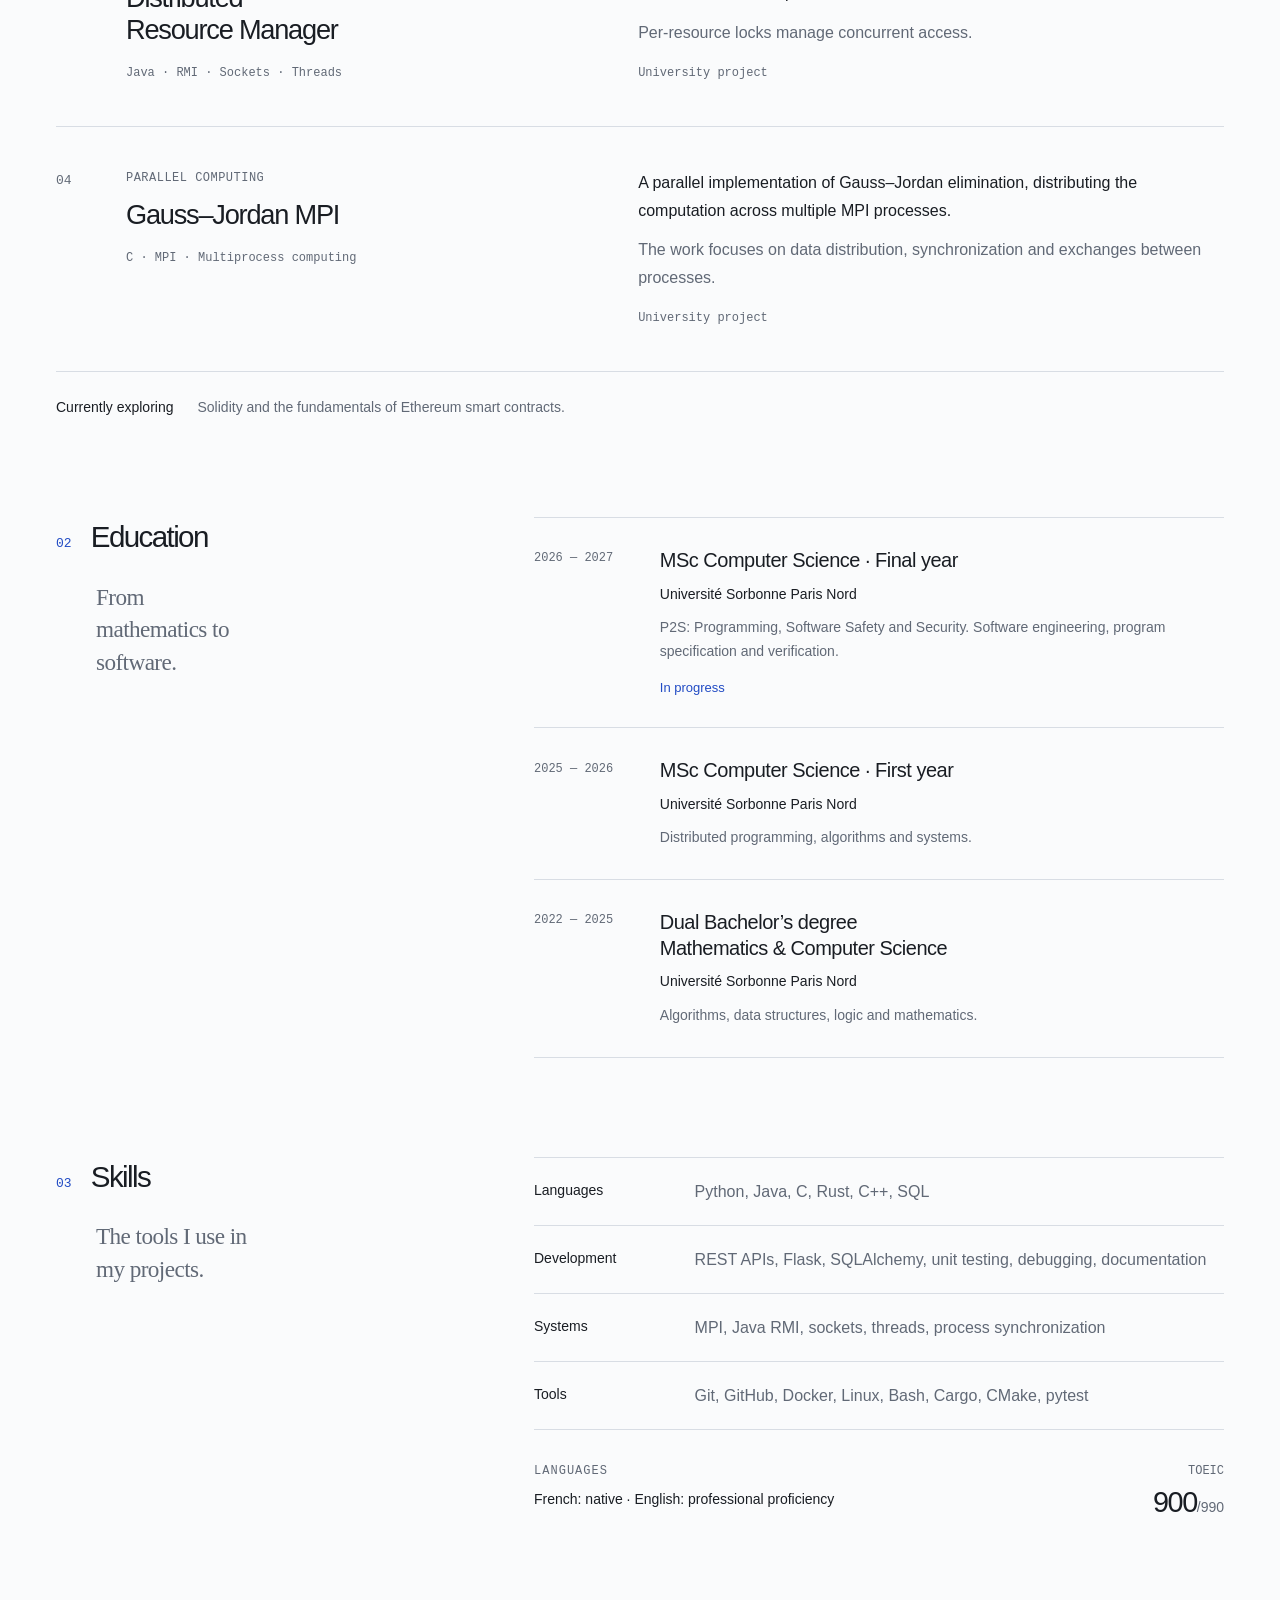
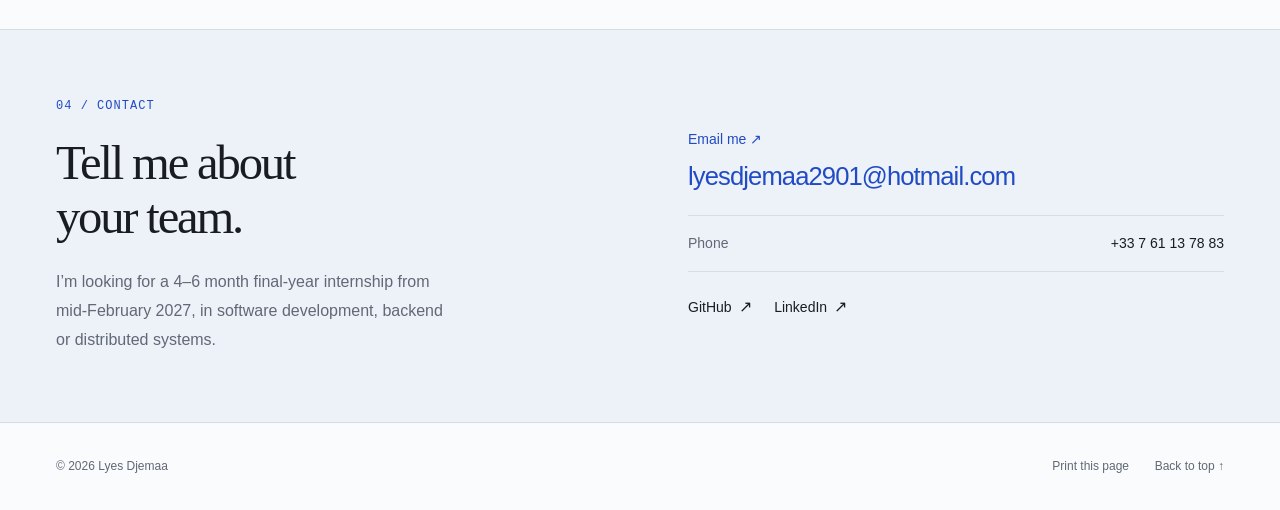
==== commit 2ad41a3f: "syntax error on flag" ====
--- a/en/index.html
+++ b/en/index.html
@@ -70,7 +70,7 @@
       <div class="section-intro"><div class="section-label"><span>02</span><h2 id="education-title">Education</h2></div><p class="section-caption">From mathematics to software.</p></div>
       <div class="education-list">
       <article class="education-row"><p class="date">2026 — 2027</p><div><h3>MSc Computer Science · Final year</h3><p class="institution">Université Sorbonne Paris Nord</p><p class="muted">P2S: Programming, Software Safety and Security. Software engineering, program specification and verification.</p><p class="education-note">In progress</p></div></article>
-      <article class="education-row"><p class="date">2025 — 2026</p><div><h3>MSc Computer Science · First year</h3><p class="institution">Université Sorbonne Paris Nord</p><p class="muted">Distributed programming, algorithms and systems.</p>
+      <article class="education-row"><p class="date">2025 — 2026</p><div><h3>MSc Computer Science · First year</h3><p class="institution">Université Sorbonne Paris Nord</p><p class="muted">Distributed programming, algorithms and systems.</p></div></article>
       <article class="education-row"><p class="date">2022 — 2025</p><div><h3>Dual Bachelor’s degree<br>Mathematics & Computer Science</h3><p class="institution">Université Sorbonne Paris Nord</p><p class="muted">Algorithms, data structures, logic and mathematics.</p></div></article>
     </section>
 
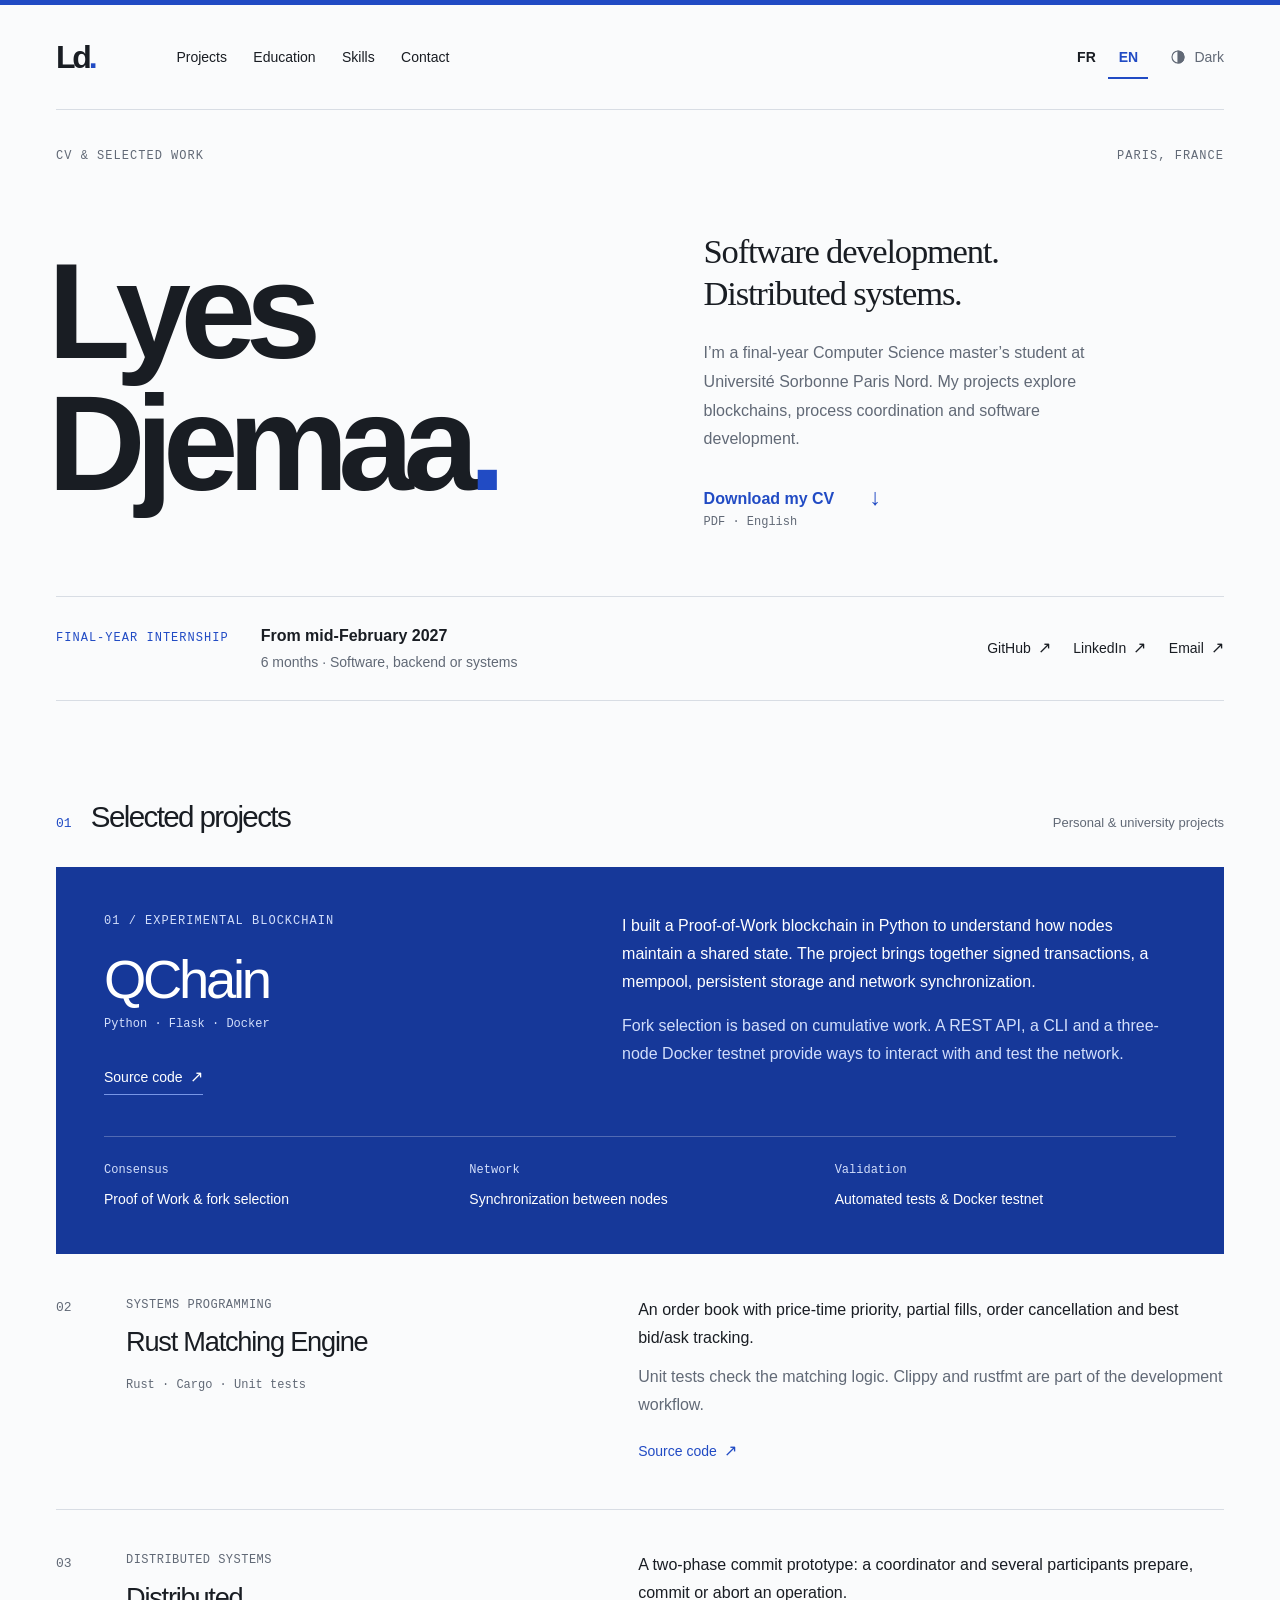
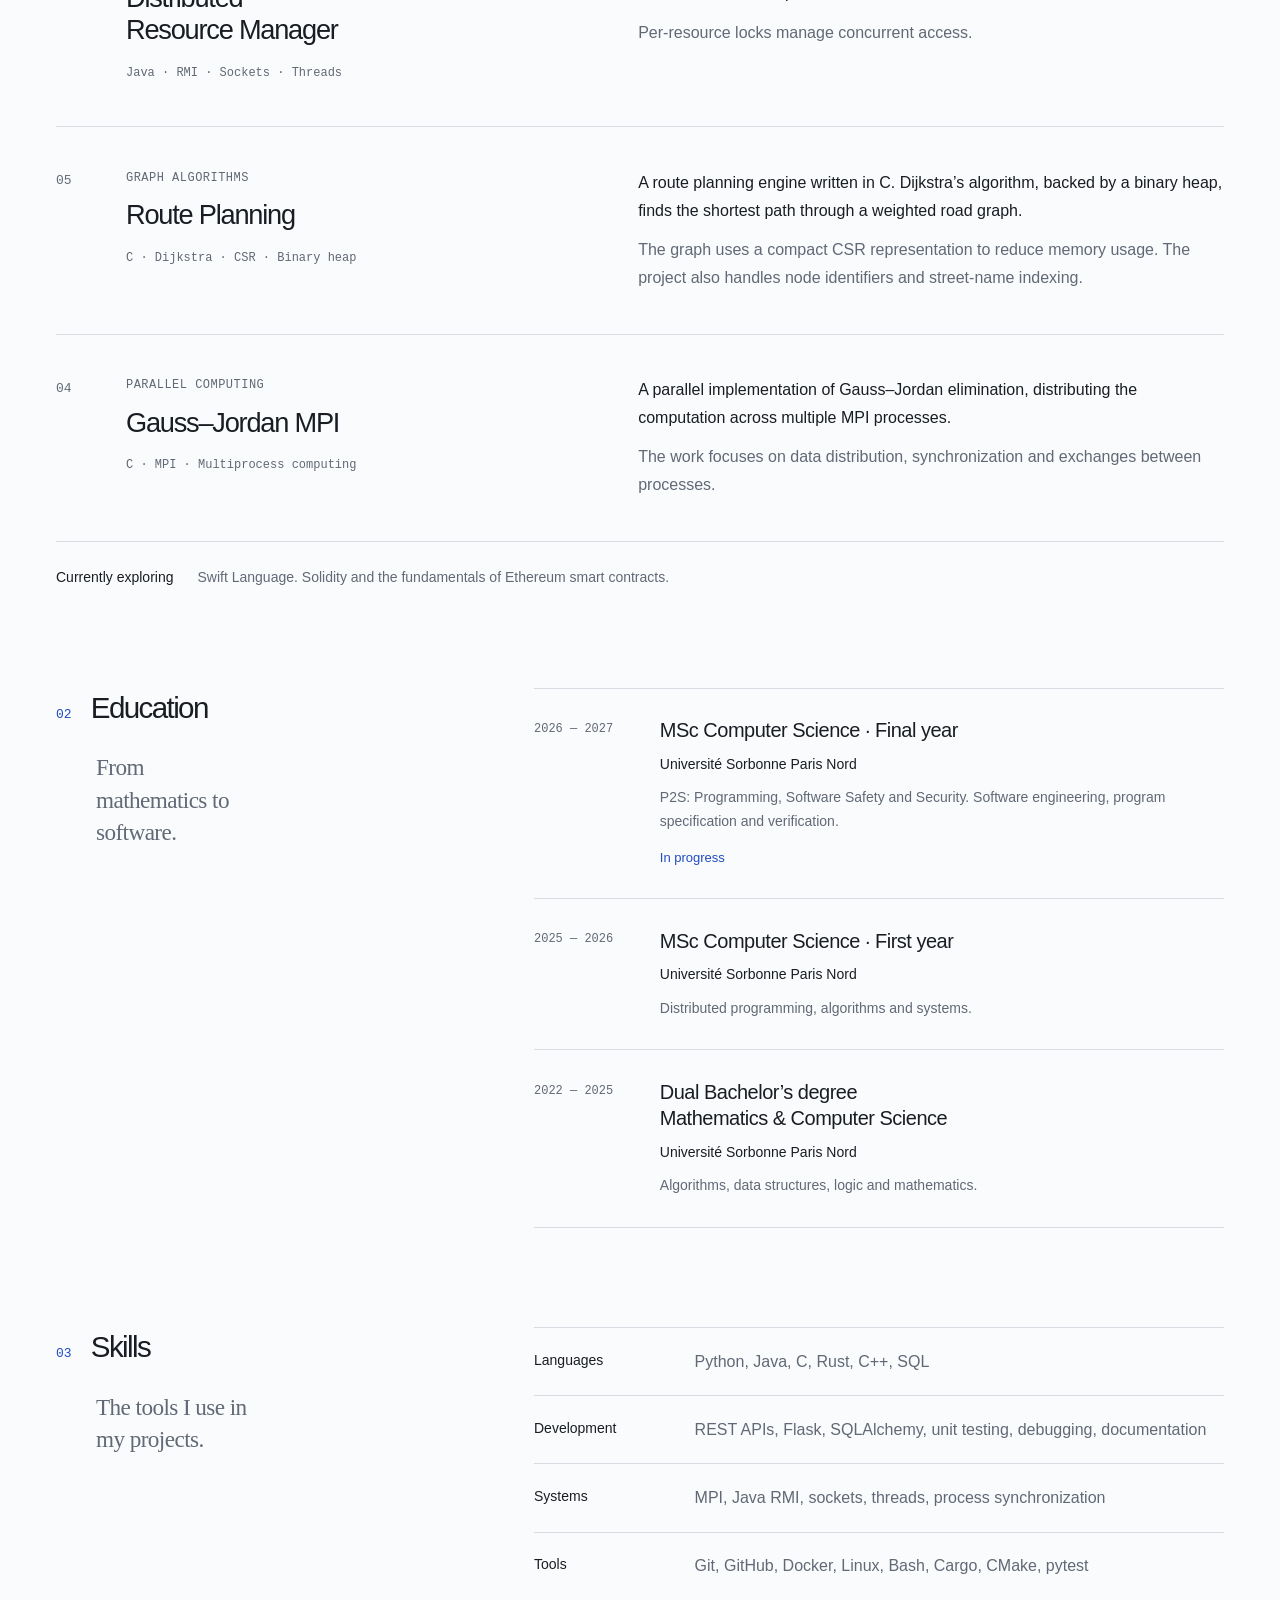
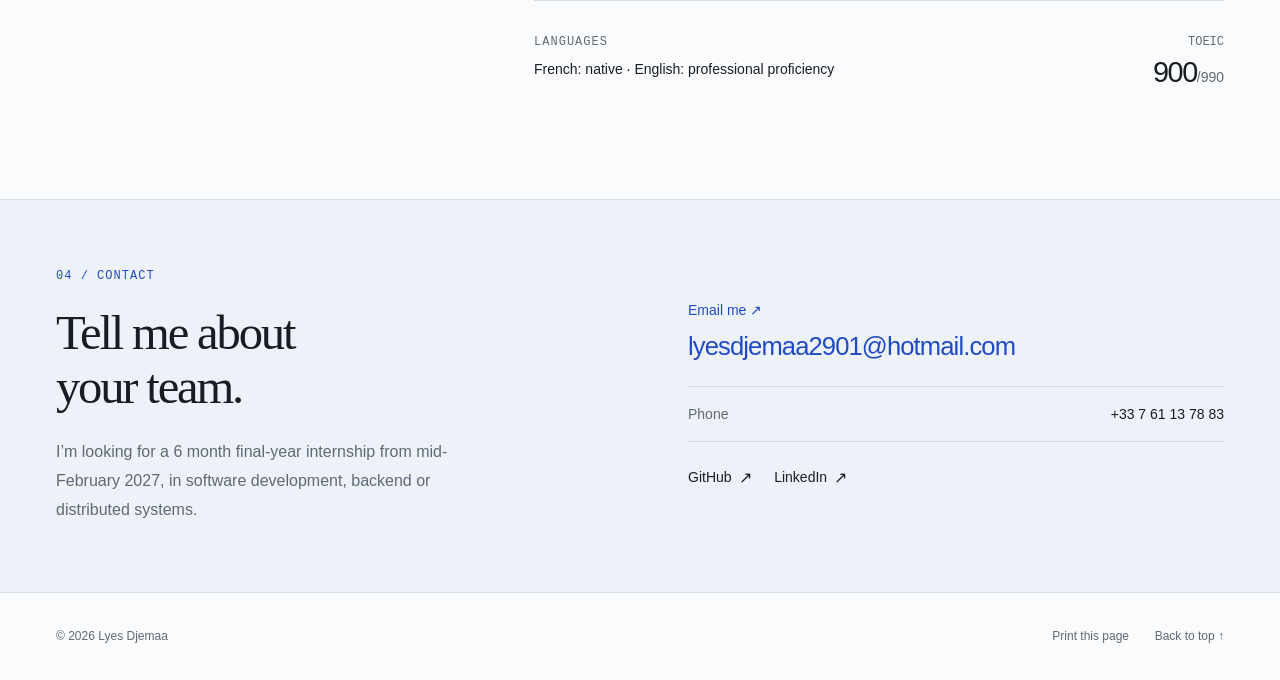
==== commit 775965cf: "updates" ====
--- a/en/index.html
+++ b/en/index.html
@@ -35,9 +35,9 @@
       <div class="hero-kicker"><p class="eyebrow">CV & selected work</p><p class="eyebrow">Paris, France</p></div>
       <div class="hero-main">
         <h1 id="name">Lyes<br>Djemaa<span class="name-period">.</span></h1>
-        <div class="hero-profile"><h2>Software development.<br>Distributed systems.</h2><p>I’m a final-year Computer Science master’s student at Université Sorbonne Paris Nord. My projects explore blockchains, process coordination and parallel computing.</p><a class="cv-link" href="../assets/CV_Lyes_D_Internship.pdf" download>Download my CV<span aria-hidden="true">↓</span><small>PDF · English</small></a></div>
+        <div class="hero-profile"><h2>Software development.<br>Distributed systems.</h2><p>I’m a final-year Computer Science master’s student at Université Sorbonne Paris Nord. My projects explore blockchains, process coordination and software development.</p><a class="cv-link" href="../assets/CV_Lyes_D_Internship.pdf" download>Download my CV<span aria-hidden="true">↓</span><small>PDF · English</small></a></div>
       </div>
-      <div class="hero-bottom"><div class="availability"><p class="eyebrow">Final-year internship</p><p class="availability-date">From mid-February 2027</p><p class="availability-detail">4–6 months · Software, backend or systems</p></div><div class="social-links"><a class="text-link" href="https://github.com/LYuuss" target="_blank" rel="noopener noreferrer">GitHub <span aria-hidden="true">↗</span><span class="sr-only"> (opens in a new tab)</span></a><a class="text-link" href="https://www.linkedin.com/in/lyesdjm" target="_blank" rel="noopener noreferrer">LinkedIn <span aria-hidden="true">↗</span><span class="sr-only"> (opens in a new tab)</span></a><a class="text-link" href="mailto:lyesdjemaa2901@hotmail.com">Email <span aria-hidden="true">↗</span></a></div></div>
+      <div class="hero-bottom"><div class="availability"><p class="eyebrow">Final-year internship</p><p class="availability-date">From mid-February 2027</p><p class="availability-detail">6 months · Software, backend or systems</p></div><div class="social-links"><a class="text-link" href="https://github.com/LYuuss" target="_blank" rel="noopener noreferrer">GitHub <span aria-hidden="true">↗</span><span class="sr-only"> (opens in a new tab)</span></a><a class="text-link" href="https://www.linkedin.com/in/lyesdjm" target="_blank" rel="noopener noreferrer">LinkedIn <span aria-hidden="true">↗</span><span class="sr-only"> (opens in a new tab)</span></a><a class="text-link" href="mailto:lyesdjemaa2901@hotmail.com">Email <span aria-hidden="true">↗</span></a></div></div>
     </section>
 
     <section class="section wrap" id="projects" aria-labelledby="projects-title">
@@ -56,14 +56,19 @@
       <article class="project-row" aria-labelledby="project-03">
         <span class="project-number">03</span>
         <div class="project-heading"><p class="eyebrow">Distributed systems</p><h3 id="project-03">Distributed<br>Resource Manager</h3><p class="tech">Java · RMI · Sockets · Threads</p></div>
-        <div class="project-copy"><p>A two-phase commit prototype: a coordinator and several participants prepare, commit or abort an operation.</p><p class="muted">Per-resource locks manage concurrent access.</p><p class="project-note">University project</p></div>
+        <div class="project-copy"><p>A two-phase commit prototype: a coordinator and several participants prepare, commit or abort an operation.</p><p class="muted">Per-resource locks manage concurrent access.</p></div>
       </article>
       <article class="project-row" aria-labelledby="project-04">
+        <span class="project-number">05</span>
+        <div class="project-heading"><p class="eyebrow">Graph algorithms</p><h3 id="project-05">Route Planning</h3><p class="tech">C · Dijkstra · CSR · Binary heap</p></div>
+        <div class="project-copy"><p>A route planning engine written in C. Dijkstra’s algorithm, backed by a binary heap, finds the shortest path through a weighted road graph.</p><p class="muted">The graph uses a compact CSR representation to reduce memory usage. The project also handles node identifiers and street-name indexing.</p></div>
+      </article>
+      <article class="project-row" aria-labelledby="project-05">
         <span class="project-number">04</span>
         <div class="project-heading"><p class="eyebrow">Parallel computing</p><h3 id="project-04">Gauss–Jordan MPI</h3><p class="tech">C · MPI · Multiprocess computing</p></div>
-        <div class="project-copy"><p>A parallel implementation of Gauss–Jordan elimination, distributing the computation across multiple MPI processes.</p><p class="muted">The work focuses on data distribution, synchronization and exchanges between processes.</p><p class="project-note">University project</p></div>
+        <div class="project-copy"><p>A parallel implementation of Gauss–Jordan elimination, distributing the computation across multiple MPI processes.</p><p class="muted">The work focuses on data distribution, synchronization and exchanges between processes.</p></div>
       </article></div>
-      <p class="exploration"><span>Currently exploring</span>Solidity and the fundamentals of Ethereum smart contracts.</p>
+      <p class="exploration"><span>Currently exploring</span>Swift Language. Solidity and the fundamentals of Ethereum smart contracts.</p>
     </section>
 
     <section class="section wrap split-section" id="education" aria-labelledby="education-title">
@@ -79,7 +84,7 @@
       <div><dl class="skills-list"><div><dt>Languages</dt><dd>Python, Java, C, Rust, C++, SQL</dd></div><div><dt>Development</dt><dd>REST APIs, Flask, SQLAlchemy, unit testing, debugging, documentation</dd></div><div><dt>Systems</dt><dd>MPI, Java RMI, sockets, threads, process synchronization</dd></div><div><dt>Tools</dt><dd>Git, GitHub, Docker, Linux, Bash, Cargo, CMake, pytest</dd></div></dl><div class="languages"><p class="eyebrow">Languages</p><p>French: native · English: professional proficiency</p><p class="language-score">TOEIC <strong>900<span>/990</span></strong></p></div></div>
     </section>
 
-    <section class="contact-section" id="contact" aria-labelledby="contact-title"><div class="wrap contact-inner"><div><p class="eyebrow">04 / Contact</p><h2 id="contact-title">Tell me about your team.</h2><p class="contact-copy">I’m looking for a 4–6 month final-year internship from mid-February 2027, in software development, backend or distributed systems.</p></div><div class="contact-details"><a class="contact-email" href="mailto:lyesdjemaa2901@hotmail.com"><span>Email me <span aria-hidden="true">↗</span></span><span>lyesdjemaa2901<wbr>@hotmail.com</span></a><a class="phone" href="tel:+33761137883"><span>Phone</span>+33 7 61 13 78 83</a><div class="social-links"><a class="text-link" href="https://github.com/LYuuss" target="_blank" rel="noopener noreferrer">GitHub <span aria-hidden="true">↗</span><span class="sr-only"> (opens in a new tab)</span></a><a class="text-link" href="https://www.linkedin.com/in/lyesdjm" target="_blank" rel="noopener noreferrer">LinkedIn <span aria-hidden="true">↗</span><span class="sr-only"> (opens in a new tab)</span></a></div></div></div></section>
+    <section class="contact-section" id="contact" aria-labelledby="contact-title"><div class="wrap contact-inner"><div><p class="eyebrow">04 / Contact</p><h2 id="contact-title">Tell me about your team.</h2><p class="contact-copy">I’m looking for a 6 month final-year internship from mid-February 2027, in software development, backend or distributed systems.</p></div><div class="contact-details"><a class="contact-email" href="mailto:lyesdjemaa2901@hotmail.com"><span>Email me <span aria-hidden="true">↗</span></span><span>lyesdjemaa2901<wbr>@hotmail.com</span></a><a class="phone" href="tel:+33761137883"><span>Phone</span>+33 7 61 13 78 83</a><div class="social-links"><a class="text-link" href="https://github.com/LYuuss" target="_blank" rel="noopener noreferrer">GitHub <span aria-hidden="true">↗</span><span class="sr-only"> (opens in a new tab)</span></a><a class="text-link" href="https://www.linkedin.com/in/lyesdjm" target="_blank" rel="noopener noreferrer">LinkedIn <span aria-hidden="true">↗</span><span class="sr-only"> (opens in a new tab)</span></a></div></div></div></section>
   </main>
   <footer class="wrap footer"><p>© <span id="year">2026</span> Lyes Djemaa</p><div><button type="button" class="print-button" hidden>Print this page</button><a href="#top">Back to top <span aria-hidden="true">↑</span></a></div></footer>
 </body>
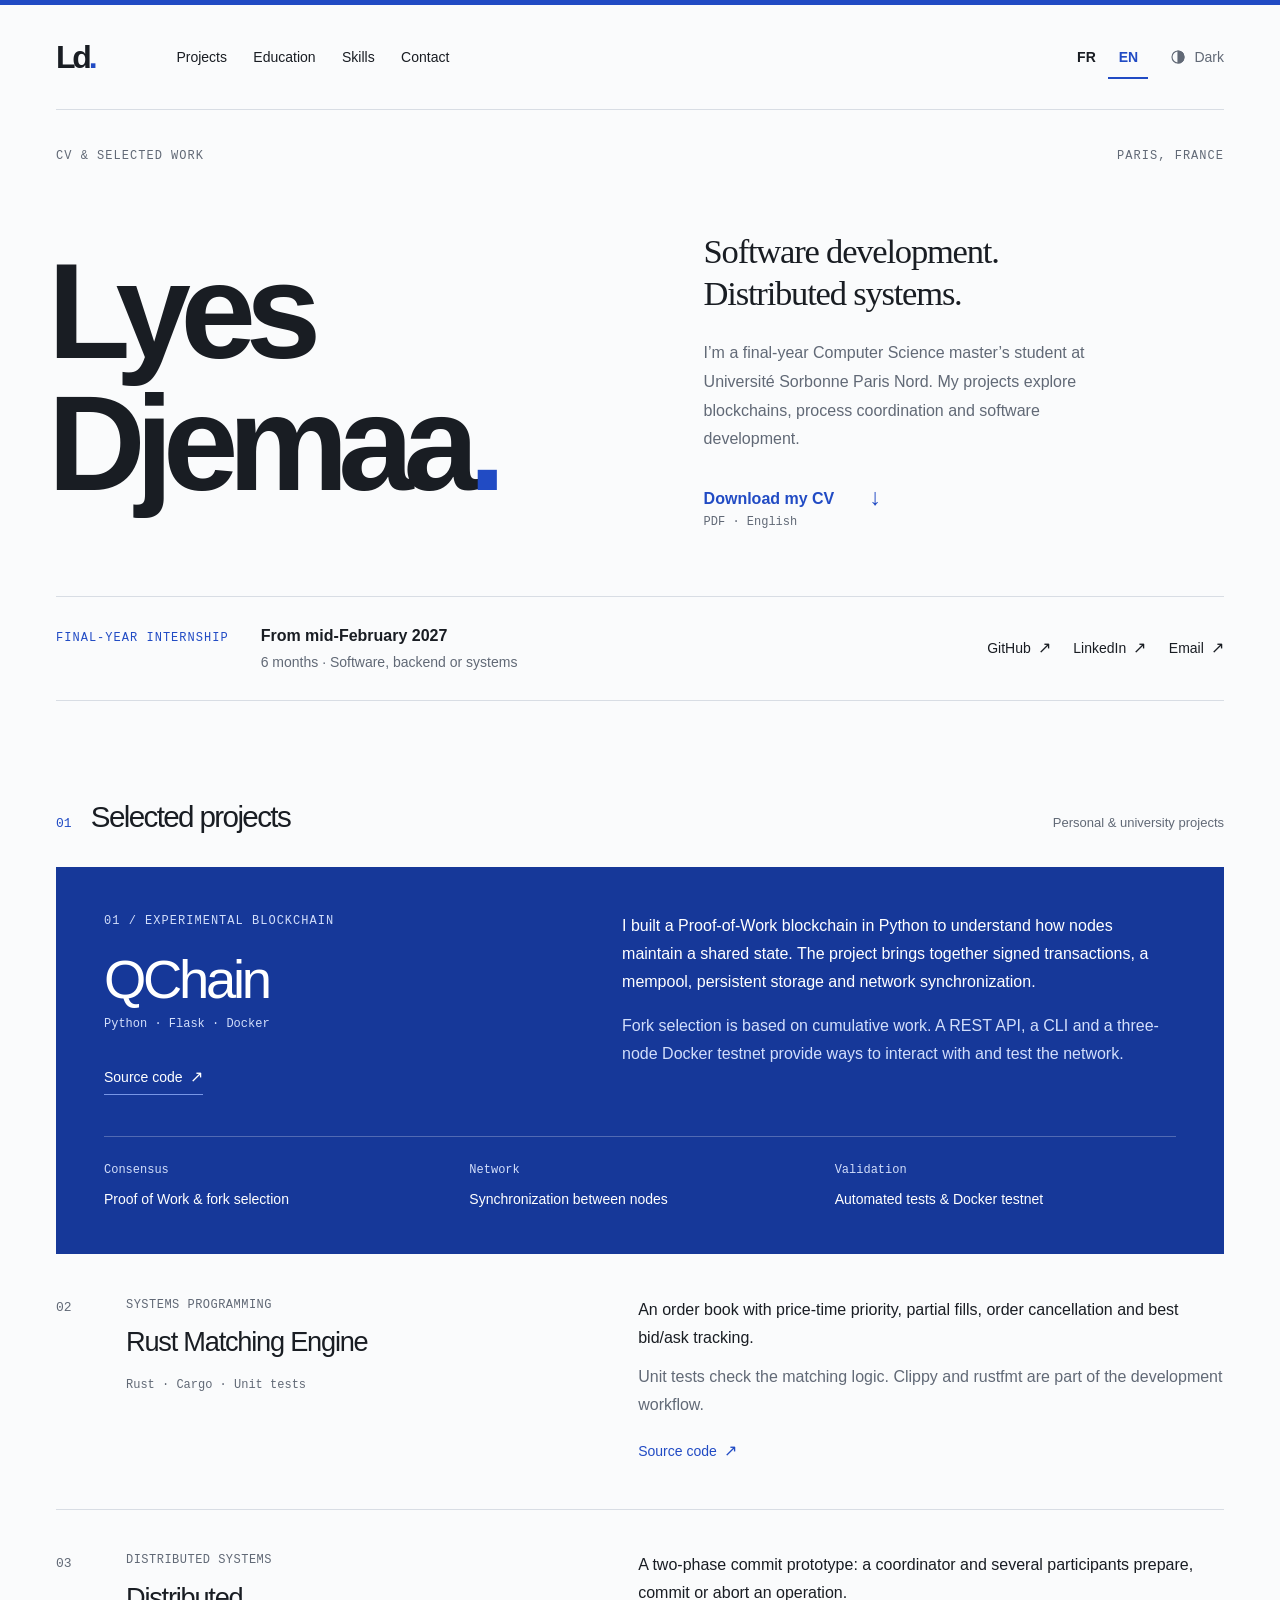
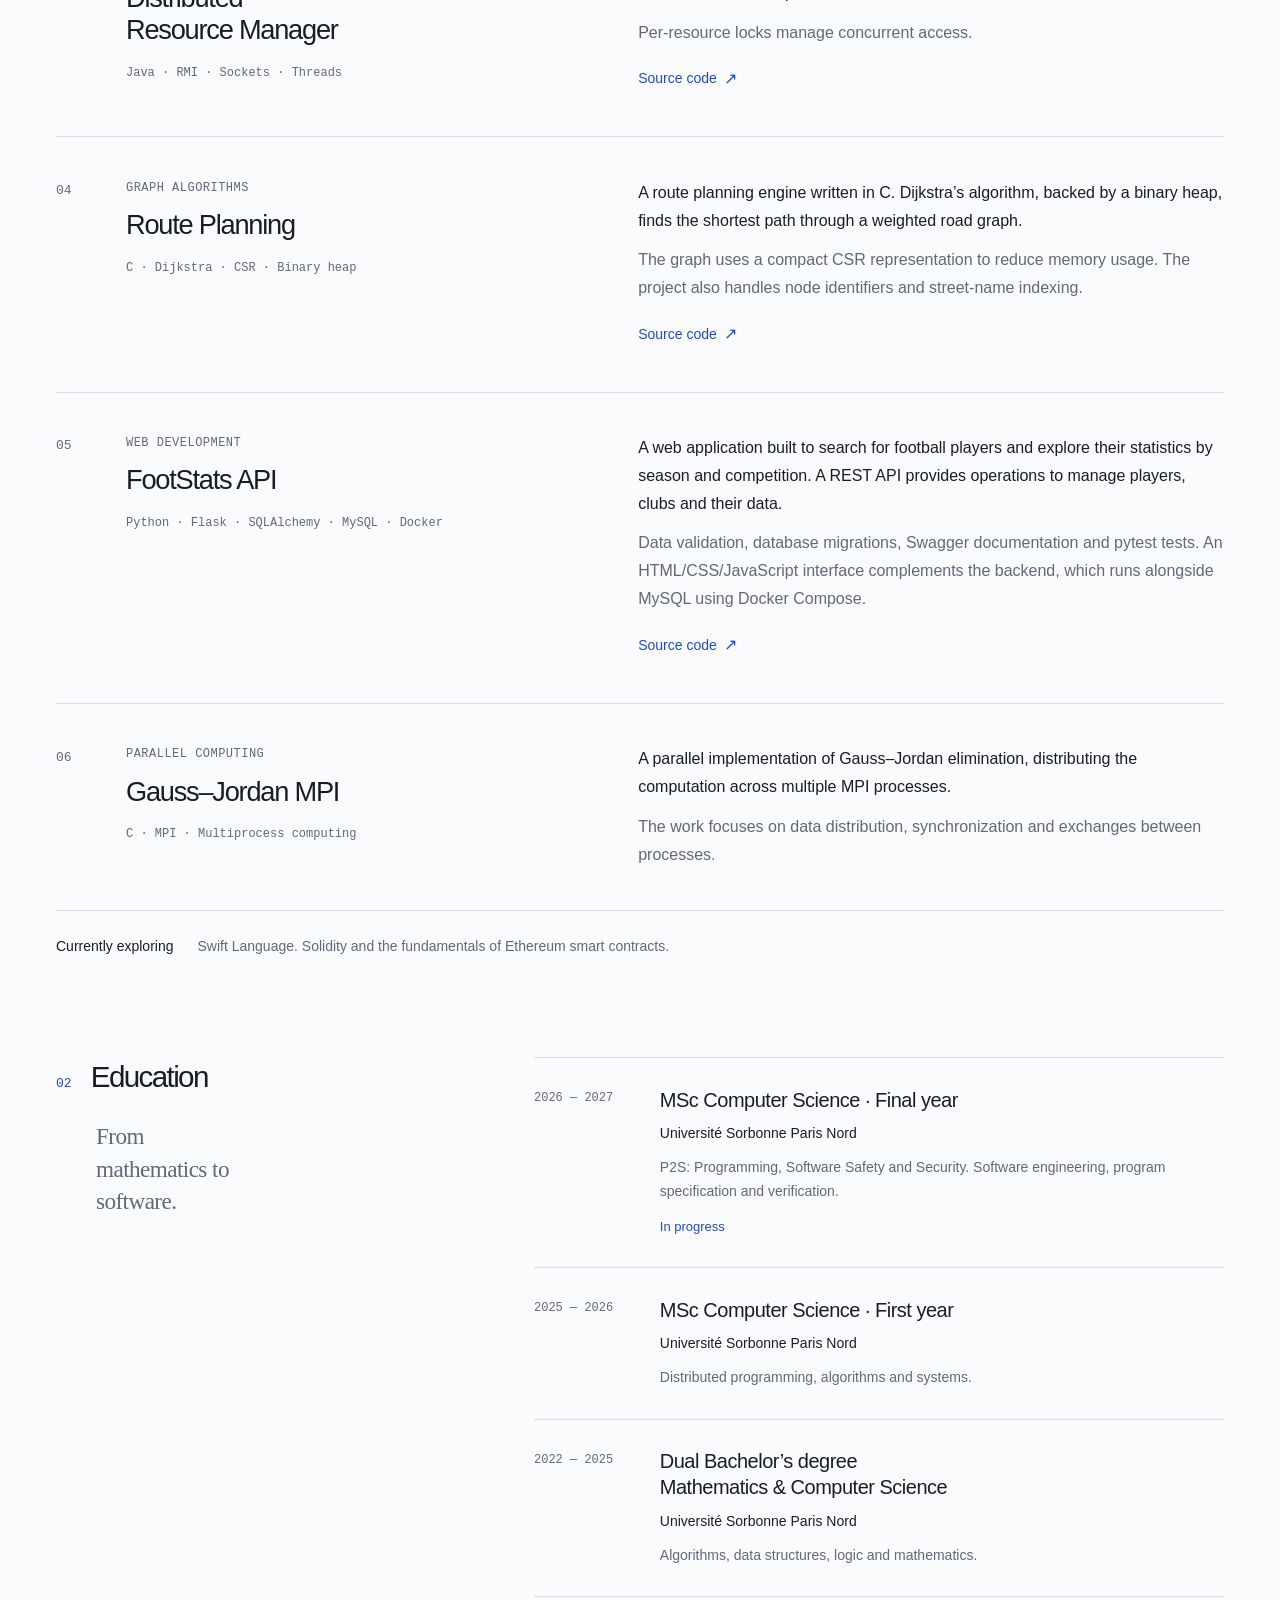
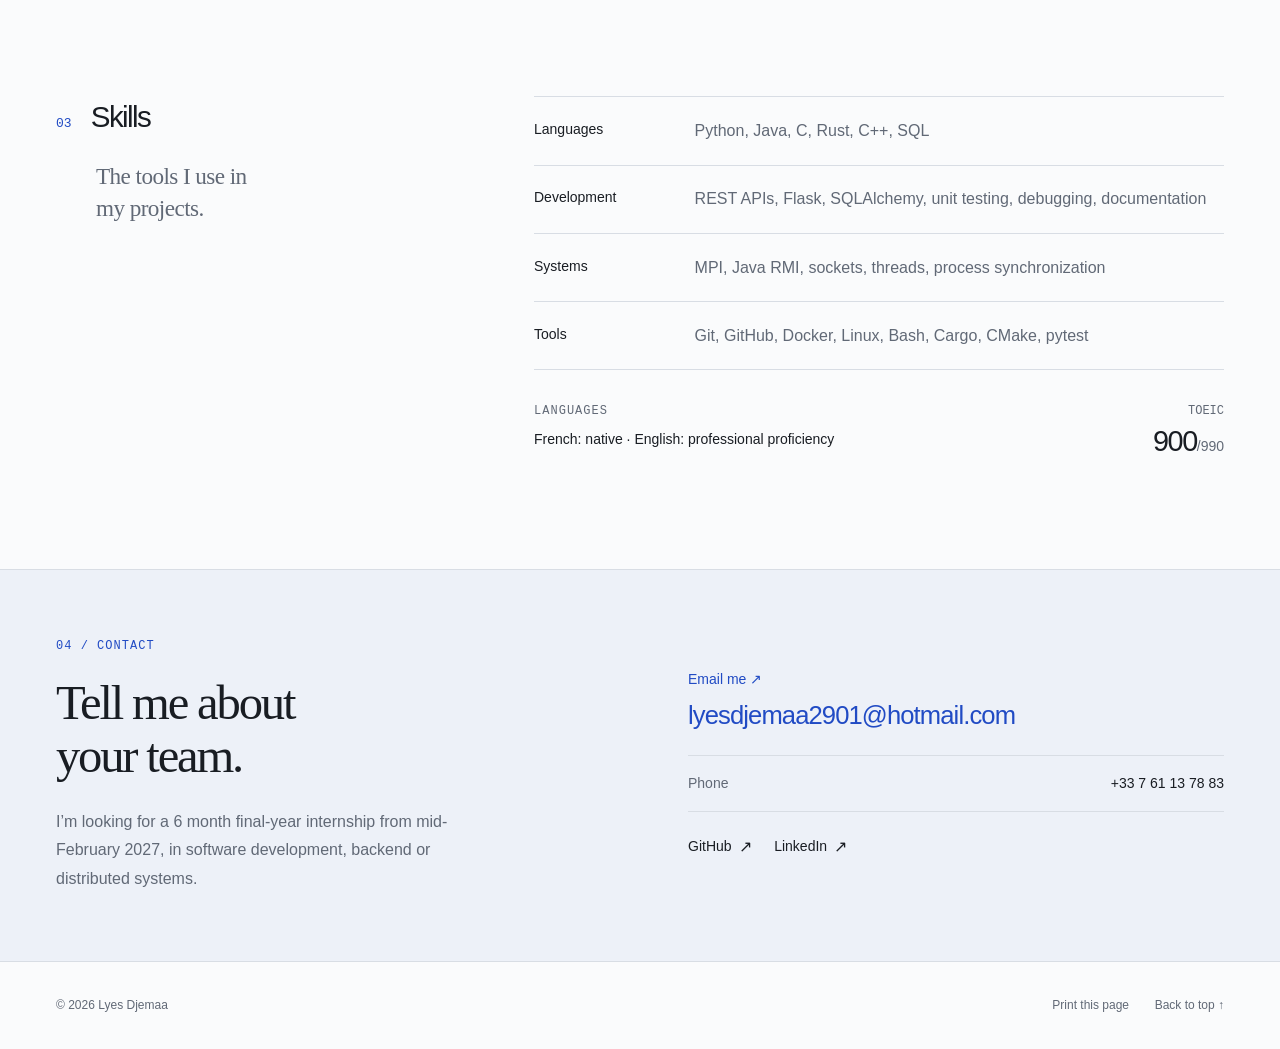
==== commit 7f726964: "updates" ====
--- a/en/index.html
+++ b/en/index.html
@@ -51,21 +51,84 @@
       <article class="project-row" aria-labelledby="project-02">
         <span class="project-number">02</span>
         <div class="project-heading"><p class="eyebrow">Systems programming</p><h3 id="project-02">Rust Matching Engine</h3><p class="tech">Rust · Cargo · Unit tests</p></div>
-        <div class="project-copy"><p>An order book with price-time priority, partial fills, order cancellation and best bid/ask tracking.</p><p class="muted">Unit tests check the matching logic. Clippy and rustfmt are part of the development workflow.</p><a class="text-link" href="https://github.com/LYuuss/rust-matching-engine" target="_blank" rel="noopener noreferrer">Source code <span aria-hidden="true">↗</span><span class="sr-only"> (opens in a new tab)</span></a></div>
+        <div class="project-copy">
+          <p>An order book with price-time priority, partial fills, order cancellation and best bid/ask tracking.</p>
+          <p class="muted">Unit tests check the matching logic. Clippy and rustfmt are part of the development workflow.</p>
+          <a class="text-link"
+             href="https://github.com/LYuuss/Rust-Matching-Engine"
+             target="_blank"
+             rel="noopener noreferrer">
+            Source code <span aria-hidden="true">↗</span>
+            <span class="sr-only"> (opens in a new tab)</span>
+          </a>
+        </div>
       </article>
       <article class="project-row" aria-labelledby="project-03">
         <span class="project-number">03</span>
         <div class="project-heading"><p class="eyebrow">Distributed systems</p><h3 id="project-03">Distributed<br>Resource Manager</h3><p class="tech">Java · RMI · Sockets · Threads</p></div>
-        <div class="project-copy"><p>A two-phase commit prototype: a coordinator and several participants prepare, commit or abort an operation.</p><p class="muted">Per-resource locks manage concurrent access.</p></div>
+        <div class="project-copy">
+          <p>A two-phase commit prototype: a coordinator and several participants prepare, commit or abort an operation.
+          </p>
+          <p class="muted">Per-resource locks manage concurrent access.
+          </p>
+          <a class="text-link"
+             href="https://github.com/LYuuss/Java-Distributed-Machine-Sharing"
+             target="_blank"
+             rel="noopener noreferrer">
+            Source code <span aria-hidden="true">↗</span>
+            <span class="sr-only"> (opens in a new tab)</span>
+          </a>
+        </div>
       </article>
       <article class="project-row" aria-labelledby="project-04">
-        <span class="project-number">05</span>
-        <div class="project-heading"><p class="eyebrow">Graph algorithms</p><h3 id="project-05">Route Planning</h3><p class="tech">C · Dijkstra · CSR · Binary heap</p></div>
-        <div class="project-copy"><p>A route planning engine written in C. Dijkstra’s algorithm, backed by a binary heap, finds the shortest path through a weighted road graph.</p><p class="muted">The graph uses a compact CSR representation to reduce memory usage. The project also handles node identifiers and street-name indexing.</p></div>
+        <span class="project-number">04</span>
+        <div class="project-heading"><p class="eyebrow">Graph algorithms</p><h3 id="project-04">Route Planning</h3><p class="tech">C · Dijkstra · CSR · Binary heap</p></div>
+        <div class="project-copy">
+          <p>A route planning engine written in C. Dijkstra’s algorithm, backed by a binary heap, finds the shortest path through a weighted road graph.
+          </p>
+          <p class="muted">The graph uses a compact CSR representation to reduce memory usage. The project also handles node identifiers and street-name indexing.
+          </p>
+          <a class="text-link"
+             href="https://github.com/LYuuss/Route-Planning"
+             target="_blank"
+             rel="noopener noreferrer">
+            Source code <span aria-hidden="true">↗</span>
+            <span class="sr-only"> (opens in a new tab)</span>
+          </a>
+        </div>
       </article>
       <article class="project-row" aria-labelledby="project-05">
-        <span class="project-number">04</span>
-        <div class="project-heading"><p class="eyebrow">Parallel computing</p><h3 id="project-04">Gauss–Jordan MPI</h3><p class="tech">C · MPI · Multiprocess computing</p></div>
+        <span class="project-number">05</span>
+      
+        <div class="project-heading">
+          <p class="eyebrow">Web development</p>
+          <h3 id="project-05">FootStats API</h3>
+          <p class="tech">Python · Flask · SQLAlchemy · MySQL · Docker</p>
+        </div>
+      
+        <div class="project-copy">
+          <p>
+            A web application built to search for football
+            players and explore their statistics by season and competition.
+            A REST API provides operations to manage players, clubs and their data.
+          </p>
+          <p class="muted">
+            Data validation, database migrations, Swagger documentation and
+            pytest tests. An HTML/CSS/JavaScript interface complements the backend,
+            which runs alongside MySQL using Docker Compose.
+          </p>
+          <a class="text-link"
+             href="https://github.com/LYuuss/footstats-api"
+             target="_blank"
+             rel="noopener noreferrer">
+            Source code <span aria-hidden="true">↗</span>
+            <span class="sr-only"> (opens in a new tab)</span>
+          </a>
+        </div>
+      </article>
+      <article class="project-row" aria-labelledby="project-06">
+        <span class="project-number">06</span>
+        <div class="project-heading"><p class="eyebrow">Parallel computing</p><h3 id="project-06">Gauss–Jordan MPI</h3><p class="tech">C · MPI · Multiprocess computing</p></div>
         <div class="project-copy"><p>A parallel implementation of Gauss–Jordan elimination, distributing the computation across multiple MPI processes.</p><p class="muted">The work focuses on data distribution, synchronization and exchanges between processes.</p></div>
       </article></div>
       <p class="exploration"><span>Currently exploring</span>Swift Language. Solidity and the fundamentals of Ethereum smart contracts.</p>
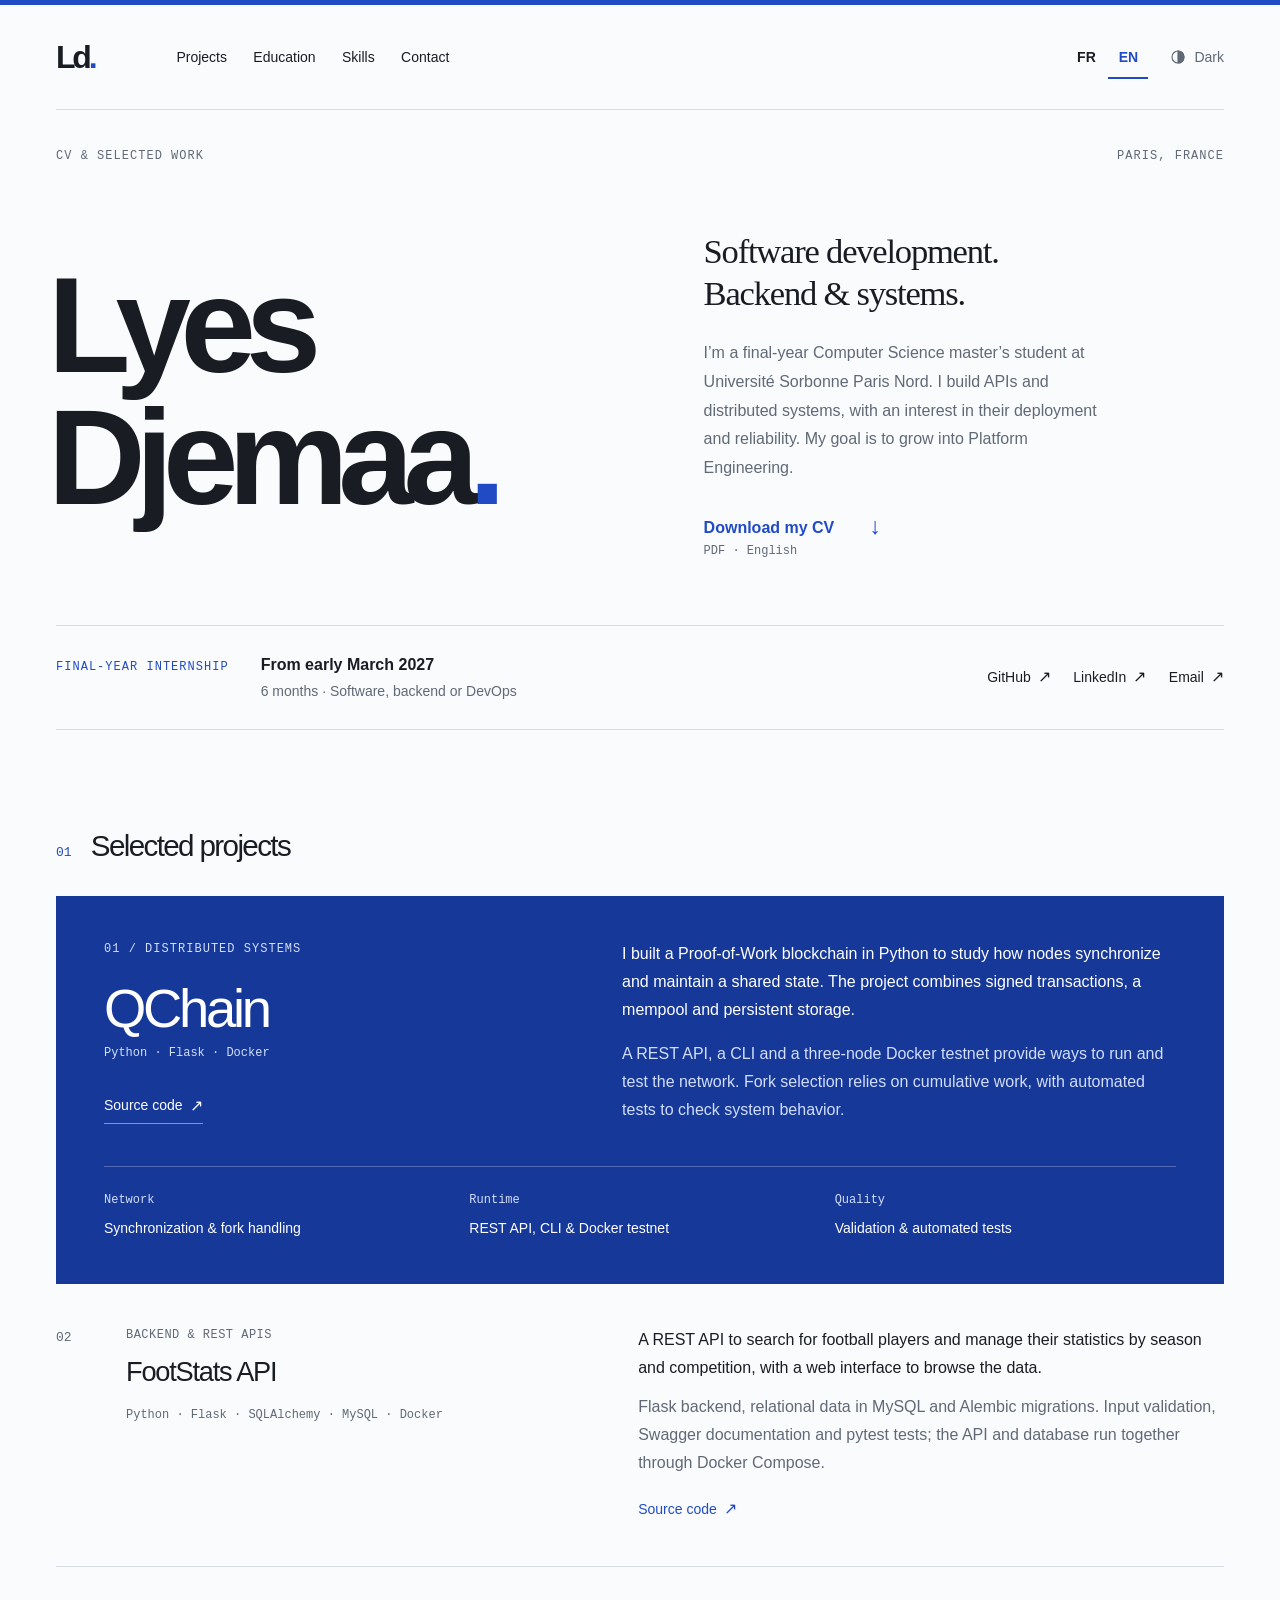
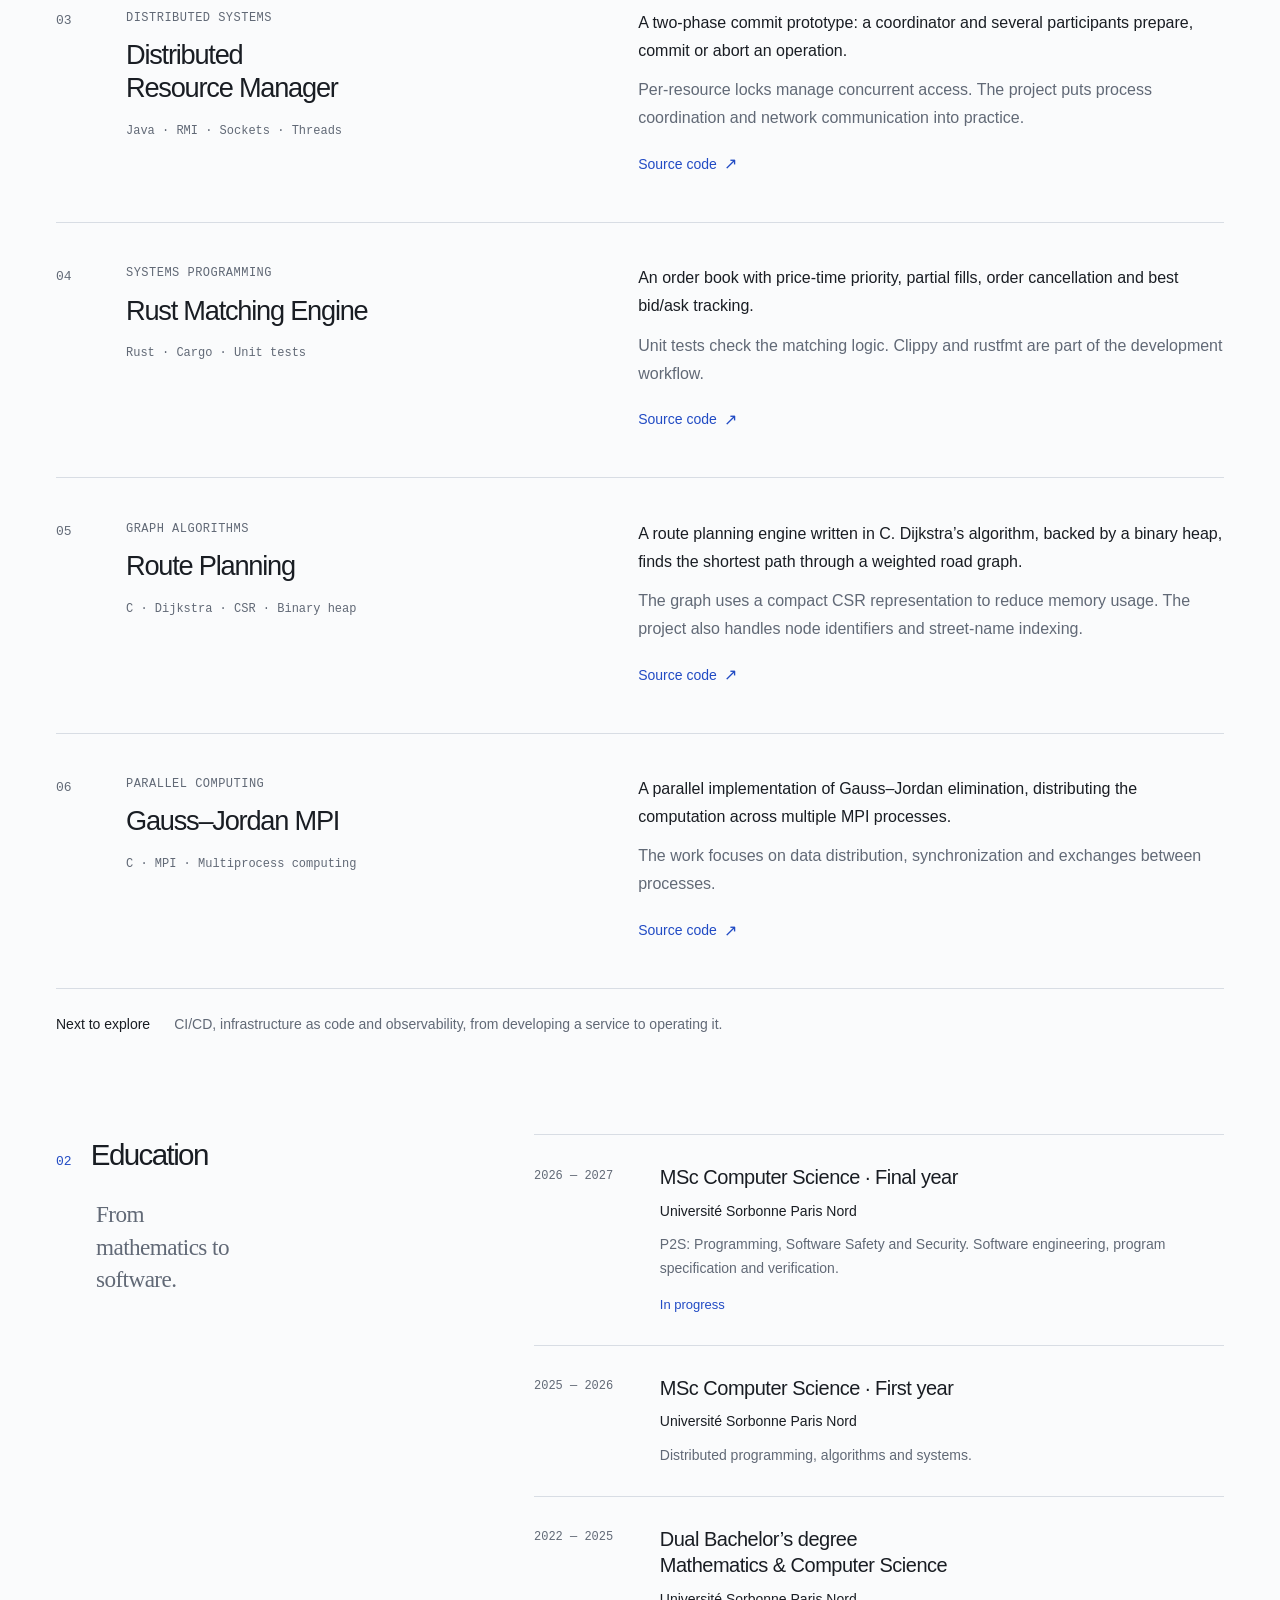
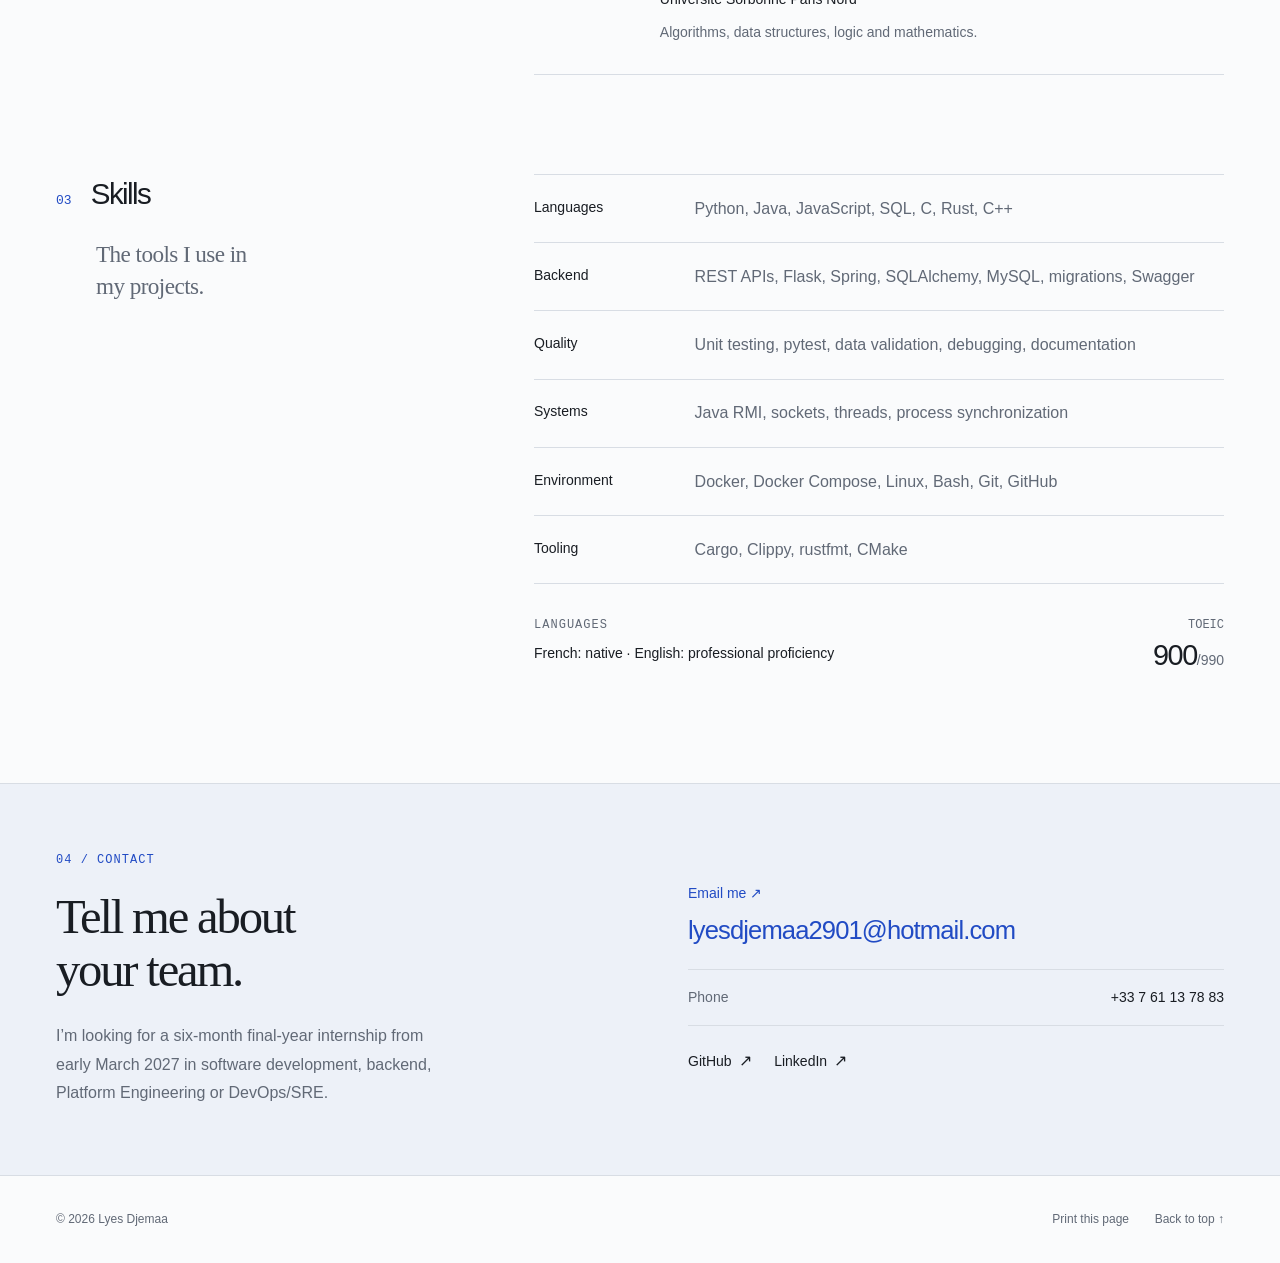
==== commit 992a26b5: "Refont" ====
--- a/en/index.html
+++ b/en/index.html
@@ -3,15 +3,15 @@
 <head>
   <meta charset="utf-8">
   <meta name="viewport" content="width=device-width, initial-scale=1">
-  <meta name="description" content="Final-year Computer Science master’s student at Université Sorbonne Paris Nord. Distributed systems, backend and blockchain projects. Internship from mid-February 2027.">
+  <meta name="description" content="Final-year Computer Science master’s student at Université Sorbonne Paris Nord. Six-month internship from early March 2027 in software, backend or DevOps. Career goal: Platform Engineering.">
   <meta name="theme-color" content="#fafbfc">
   <meta name="color-scheme" content="light dark">
-  <meta property="og:title" content="Lyes Djemaa — Software Development &amp; Distributed Systems">
-  <meta property="og:description" content="Final-year Computer Science master’s student at Université Sorbonne Paris Nord. Distributed systems, backend and blockchain projects. Internship from mid-February 2027.">
+  <meta property="og:title" content="Lyes Djemaa — Software Development, Backend &amp; Systems">
+  <meta property="og:description" content="Final-year Computer Science master’s student at Université Sorbonne Paris Nord. Six-month internship from early March 2027 in software, backend or DevOps. Career goal: Platform Engineering.">
   <meta property="og:type" content="website">
   <meta property="og:locale" content="en_GB">
   <meta property="og:locale:alternate" content="fr_FR">
-  <title>Lyes Djemaa — Software Development & Distributed Systems</title>
+  <title>Lyes Djemaa — Software Development, Backend &amp; Systems</title>
   <link rel="alternate" hreflang="fr" href="../index.html">
   <link rel="alternate" hreflang="en" href="../en/index.html">
   <link rel="alternate" hreflang="x-default" href="../index.html">
@@ -27,100 +27,133 @@
     <nav class="main-nav" aria-label="Main navigation"><a href="#projects">Projects</a><a href="#education">Education</a><a href="#skills">Skills</a><a href="#contact">Contact</a></nav>
     <div class="header-controls">
       <nav class="language-switch" aria-label="Site language"><a href="../index.html" lang="fr" hreflang="fr">FR</a><a href="../en/index.html" lang="en" hreflang="en" aria-current="page">EN</a></nav>
-      <button class="theme-toggle" type="button" aria-label="Switch to dark theme" aria-pressed="false" data-light="Light" data-dark="Dark" hidden><svg viewBox="0 0 24 24" fill="none" stroke="currentColor" stroke-width="1.5" aria-hidden="true"><circle cx="12" cy="12" r="8"/><path d="M12 4a8 8 0 0 1 0 16Z" fill="currentColor"/></svg><span>Dark</span></button>
+      <button class="theme-toggle" type="button" aria-label="Switch to dark theme" aria-pressed="false" data-light="Light" data-dark="Dark" hidden><svg viewbox="0 0 24 24" fill="none" stroke="currentColor" stroke-width="1.5" aria-hidden="true"><circle cx="12" cy="12" r="8"></circle><path d="M12 4a8 8 0 0 1 0 16Z" fill="currentColor"></path></svg><span>Dark</span></button>
     </div>
   </header>
   <main id="main">
     <section class="hero wrap" aria-labelledby="name">
-      <div class="hero-kicker"><p class="eyebrow">CV & selected work</p><p class="eyebrow">Paris, France</p></div>
+      <div class="hero-kicker">
+<p class="eyebrow">CV &amp; selected work</p>
+<p class="eyebrow">Paris, France</p>
+</div>
       <div class="hero-main">
-        <h1 id="name">Lyes<br>Djemaa<span class="name-period">.</span></h1>
-        <div class="hero-profile"><h2>Software development.<br>Distributed systems.</h2><p>I’m a final-year Computer Science master’s student at Université Sorbonne Paris Nord. My projects explore blockchains, process coordination and software development.</p><a class="cv-link" href="../assets/CV_Lyes_D_Internship.pdf" download>Download my CV<span aria-hidden="true">↓</span><small>PDF · English</small></a></div>
+        <h1 id="name">Lyes<br>Djemaa<span class="name-period">.</span>
+</h1>
+        <div class="hero-profile">
+<h2>Software development.<br>Backend &amp; systems.</h2>
+<p>I’m a final-year Computer Science master’s student at Université Sorbonne Paris Nord. I build APIs and distributed systems, with an interest in their deployment and reliability. My goal is to grow into Platform Engineering.</p>
+<a class="cv-link" href="../assets/CV_Lyes_D_Internship.pdf" download>Download my CV<span aria-hidden="true">↓</span><small>PDF · English</small></a>
+</div>
       </div>
-      <div class="hero-bottom"><div class="availability"><p class="eyebrow">Final-year internship</p><p class="availability-date">From mid-February 2027</p><p class="availability-detail">6 months · Software, backend or systems</p></div><div class="social-links"><a class="text-link" href="https://github.com/LYuuss" target="_blank" rel="noopener noreferrer">GitHub <span aria-hidden="true">↗</span><span class="sr-only"> (opens in a new tab)</span></a><a class="text-link" href="https://www.linkedin.com/in/lyesdjm" target="_blank" rel="noopener noreferrer">LinkedIn <span aria-hidden="true">↗</span><span class="sr-only"> (opens in a new tab)</span></a><a class="text-link" href="mailto:lyesdjemaa2901@hotmail.com">Email <span aria-hidden="true">↗</span></a></div></div>
+      <div class="hero-bottom">
+<div class="availability">
+<p class="eyebrow">Final-year internship</p>
+<p class="availability-date">From early March 2027</p>
+<p class="availability-detail">6 months · Software, backend or DevOps</p>
+</div>
+<div class="social-links">
+<a class="text-link" href="https://github.com/LYuuss" target="_blank" rel="noopener noreferrer">GitHub <span aria-hidden="true">↗</span><span class="sr-only"> (opens in a new tab)</span></a><a class="text-link" href="https://www.linkedin.com/in/lyesdjm" target="_blank" rel="noopener noreferrer">LinkedIn <span aria-hidden="true">↗</span><span class="sr-only"> (opens in a new tab)</span></a><a class="text-link" href="mailto:lyesdjemaa2901@hotmail.com">Email <span aria-hidden="true">↗</span></a>
+</div>
+</div>
     </section>
 
     <section class="section wrap" id="projects" aria-labelledby="projects-title">
-      <div class="section-heading"><div class="section-label"><span>01</span><h2 id="projects-title">Selected projects</h2></div><p>Personal & university projects</p></div>
+      <div class="section-heading">
+<div class="section-label">
+<span>01</span><h2 id="projects-title">Selected projects</h2>
+</div>
+</div>
       <article class="featured-project" aria-labelledby="qchain-title">
-        <div class="featured-title"><p class="eyebrow">01 / Experimental blockchain</p><h3 id="qchain-title">QChain</h3><p class="tech">Python · Flask · Docker</p><a class="text-link" href="https://github.com/LYuuss/Q-CHAIN" target="_blank" rel="noopener noreferrer">Source code <span aria-hidden="true">↗</span><span class="sr-only"> (opens in a new tab)</span></a></div>
-        <div class="featured-copy"><p>I built a Proof-of-Work blockchain in Python to understand how nodes maintain a shared state. The project brings together signed transactions, a mempool, persistent storage and network synchronization.</p><p>Fork selection is based on cumulative work. A REST API, a CLI and a three-node Docker testnet provide ways to interact with and test the network.</p></div>
-        <dl class="project-facts" aria-label="Inside the project"><div><dt>Consensus</dt><dd>Proof of Work & fork selection</dd></div><div><dt>Network</dt><dd>Synchronization between nodes</dd></div><div><dt>Validation</dt><dd>Automated tests & Docker testnet</dd></div></dl>
+        <div class="featured-title">
+<p class="eyebrow">01 / Distributed systems</p>
+<h3 id="qchain-title">QChain</h3>
+<p class="tech">Python · Flask · Docker</p>
+<a class="text-link" href="https://github.com/LYuuss/Q-CHAIN" target="_blank" rel="noopener noreferrer">Source code <span aria-hidden="true">↗</span><span class="sr-only"> (opens in a new tab)</span></a>
+</div>
+        <div class="featured-copy">
+<p>I built a Proof-of-Work blockchain in Python to study how nodes synchronize and maintain a shared state. The project combines signed transactions, a mempool and persistent storage.</p>
+<p>A REST API, a CLI and a three-node Docker testnet provide ways to run and test the network. Fork selection relies on cumulative work, with automated tests to check system behavior.</p>
+</div>
+        <dl class="project-facts" aria-label="Inside the project">
+<div>
+<dt>Network</dt>
+<dd>Synchronization &amp; fork handling</dd>
+</div>
+<div>
+<dt>Runtime</dt>
+<dd>REST API, CLI &amp; Docker testnet</dd>
+</div>
+<div>
+<dt>Quality</dt>
+<dd>Validation &amp; automated tests</dd>
+</div>
+</dl>
       </article>
       <div class="project-list">
       <article class="project-row" aria-labelledby="project-02">
         <span class="project-number">02</span>
-        <div class="project-heading"><p class="eyebrow">Systems programming</p><h3 id="project-02">Rust Matching Engine</h3><p class="tech">Rust · Cargo · Unit tests</p></div>
+      
+        <div class="project-heading">
+          <p class="eyebrow">Backend &amp; REST APIs</p>
+          <h3 id="project-02">FootStats API</h3>
+          <p class="tech">Python · Flask · SQLAlchemy · MySQL · Docker</p>
+        </div>
+      
+        <div class="project-copy">
+          <p>A REST API to search for football players and manage their statistics by season and competition, with a web interface to browse the data.</p>
+          <p class="muted">Flask backend, relational data in MySQL and Alembic migrations. Input validation, Swagger documentation and pytest tests; the API and database run together through Docker Compose.</p>
+          <a class="text-link" href="https://github.com/LYuuss/footstats-api" target="_blank" rel="noopener noreferrer">
+            Source code <span aria-hidden="true">↗</span>
+            <span class="sr-only"> (opens in a new tab)</span>
+          </a>
+        </div>
+      </article>
+      <article class="project-row" aria-labelledby="project-03">
+        <span class="project-number">03</span>
+        <div class="project-heading">
+<p class="eyebrow">Distributed systems</p>
+<h3 id="project-03">Distributed<br>Resource Manager</h3>
+<p class="tech">Java · RMI · Sockets · Threads</p>
+</div>
+        <div class="project-copy">
+          <p>A two-phase commit prototype: a coordinator and several participants prepare, commit or abort an operation.
+          </p>
+          <p class="muted">Per-resource locks manage concurrent access. The project puts process coordination and network communication into practice.</p>
+          <a class="text-link" href="https://github.com/LYuuss/Java-Distributed-Machine-Sharing" target="_blank" rel="noopener noreferrer">
+            Source code <span aria-hidden="true">↗</span>
+            <span class="sr-only"> (opens in a new tab)</span>
+          </a>
+        </div>
+      </article>
+      <article class="project-row" aria-labelledby="project-04">
+        <span class="project-number">04</span>
+        <div class="project-heading">
+<p class="eyebrow">Systems programming</p>
+<h3 id="project-04">Rust Matching Engine</h3>
+<p class="tech">Rust · Cargo · Unit tests</p>
+</div>
         <div class="project-copy">
           <p>An order book with price-time priority, partial fills, order cancellation and best bid/ask tracking.</p>
           <p class="muted">Unit tests check the matching logic. Clippy and rustfmt are part of the development workflow.</p>
-          <a class="text-link"
-             href="https://github.com/LYuuss/Rust-Matching-Engine"
-             target="_blank"
-             rel="noopener noreferrer">
-            Source code <span aria-hidden="true">↗</span>
-            <span class="sr-only"> (opens in a new tab)</span>
-          </a>
-        </div>
-      </article>
-      <article class="project-row" aria-labelledby="project-03">
-        <span class="project-number">03</span>
-        <div class="project-heading"><p class="eyebrow">Distributed systems</p><h3 id="project-03">Distributed<br>Resource Manager</h3><p class="tech">Java · RMI · Sockets · Threads</p></div>
-        <div class="project-copy">
-          <p>A two-phase commit prototype: a coordinator and several participants prepare, commit or abort an operation.
-          </p>
-          <p class="muted">Per-resource locks manage concurrent access.
-          </p>
-          <a class="text-link"
-             href="https://github.com/LYuuss/Java-Distributed-Machine-Sharing"
-             target="_blank"
-             rel="noopener noreferrer">
-            Source code <span aria-hidden="true">↗</span>
-            <span class="sr-only"> (opens in a new tab)</span>
-          </a>
-        </div>
-      </article>
-      <article class="project-row" aria-labelledby="project-04">
-        <span class="project-number">04</span>
-        <div class="project-heading"><p class="eyebrow">Graph algorithms</p><h3 id="project-04">Route Planning</h3><p class="tech">C · Dijkstra · CSR · Binary heap</p></div>
+          <a class="text-link" href="https://github.com/LYuuss/Rust-Matching-Engine" target="_blank" rel="noopener noreferrer">
+            Source code <span aria-hidden="true">↗</span>
+            <span class="sr-only"> (opens in a new tab)</span>
+          </a>
+        </div>
+      </article>
+      <article class="project-row" aria-labelledby="project-05">
+        <span class="project-number">05</span>
+        <div class="project-heading">
+<p class="eyebrow">Graph algorithms</p>
+<h3 id="project-05">Route Planning</h3>
+<p class="tech">C · Dijkstra · CSR · Binary heap</p>
+</div>
         <div class="project-copy">
           <p>A route planning engine written in C. Dijkstra’s algorithm, backed by a binary heap, finds the shortest path through a weighted road graph.
           </p>
           <p class="muted">The graph uses a compact CSR representation to reduce memory usage. The project also handles node identifiers and street-name indexing.
           </p>
-          <a class="text-link"
-             href="https://github.com/LYuuss/Route-Planning"
-             target="_blank"
-             rel="noopener noreferrer">
-            Source code <span aria-hidden="true">↗</span>
-            <span class="sr-only"> (opens in a new tab)</span>
-          </a>
-        </div>
-      </article>
-      <article class="project-row" aria-labelledby="project-05">
-        <span class="project-number">05</span>
-      
-        <div class="project-heading">
-          <p class="eyebrow">Web development</p>
-          <h3 id="project-05">FootStats API</h3>
-          <p class="tech">Python · Flask · SQLAlchemy · MySQL · Docker</p>
-        </div>
-      
-        <div class="project-copy">
-          <p>
-            A web application built to search for football
-            players and explore their statistics by season and competition.
-            A REST API provides operations to manage players, clubs and their data.
-          </p>
-          <p class="muted">
-            Data validation, database migrations, Swagger documentation and
-            pytest tests. An HTML/CSS/JavaScript interface complements the backend,
-            which runs alongside MySQL using Docker Compose.
-          </p>
-          <a class="text-link"
-             href="https://github.com/LYuuss/footstats-api"
-             target="_blank"
-             rel="noopener noreferrer">
+          <a class="text-link" href="https://github.com/LYuuss/Route-Planning" target="_blank" rel="noopener noreferrer">
             Source code <span aria-hidden="true">↗</span>
             <span class="sr-only"> (opens in a new tab)</span>
           </a>
@@ -128,27 +161,110 @@
       </article>
       <article class="project-row" aria-labelledby="project-06">
         <span class="project-number">06</span>
-        <div class="project-heading"><p class="eyebrow">Parallel computing</p><h3 id="project-06">Gauss–Jordan MPI</h3><p class="tech">C · MPI · Multiprocess computing</p></div>
-        <div class="project-copy"><p>A parallel implementation of Gauss–Jordan elimination, distributing the computation across multiple MPI processes.</p><p class="muted">The work focuses on data distribution, synchronization and exchanges between processes.</p></div>
-      </article></div>
-      <p class="exploration"><span>Currently exploring</span>Swift Language. Solidity and the fundamentals of Ethereum smart contracts.</p>
+        <div class="project-heading">
+<p class="eyebrow">Parallel computing</p>
+<h3 id="project-06">Gauss–Jordan MPI</h3>
+<p class="tech">C · MPI · Multiprocess computing</p>
+</div>
+        <div class="project-copy">
+<p>A parallel implementation of Gauss–Jordan elimination, distributing the computation across multiple MPI processes.</p>
+<p class="muted">The work focuses on data distribution, synchronization and exchanges between processes.</p>
+<a class="text-link" href="https://github.com/LYuuss/Mpi-Gauss-Jordan" target="_blank" rel="noopener noreferrer">Source code <span aria-hidden="true">↗</span><span class="sr-only"> (opens in a new tab)</span></a>
+</div>
+      </article>
+</div>
+      <p class="exploration"><span>Next to explore</span>CI/CD, infrastructure as code and observability, from developing a service to operating it.</p>
     </section>
 
     <section class="section wrap split-section" id="education" aria-labelledby="education-title">
-      <div class="section-intro"><div class="section-label"><span>02</span><h2 id="education-title">Education</h2></div><p class="section-caption">From mathematics to software.</p></div>
+      <div class="section-intro">
+<div class="section-label">
+<span>02</span><h2 id="education-title">Education</h2>
+</div>
+<p class="section-caption">From mathematics to software.</p>
+</div>
       <div class="education-list">
-      <article class="education-row"><p class="date">2026 — 2027</p><div><h3>MSc Computer Science · Final year</h3><p class="institution">Université Sorbonne Paris Nord</p><p class="muted">P2S: Programming, Software Safety and Security. Software engineering, program specification and verification.</p><p class="education-note">In progress</p></div></article>
-      <article class="education-row"><p class="date">2025 — 2026</p><div><h3>MSc Computer Science · First year</h3><p class="institution">Université Sorbonne Paris Nord</p><p class="muted">Distributed programming, algorithms and systems.</p></div></article>
-      <article class="education-row"><p class="date">2022 — 2025</p><div><h3>Dual Bachelor’s degree<br>Mathematics & Computer Science</h3><p class="institution">Université Sorbonne Paris Nord</p><p class="muted">Algorithms, data structures, logic and mathematics.</p></div></article>
+      <article class="education-row"><p class="date">2026 — 2027</p>
+<div>
+<h3>MSc Computer Science · Final year</h3>
+<p class="institution">Université Sorbonne Paris Nord</p>
+<p class="muted">P2S: Programming, Software Safety and Security. Software engineering, program specification and verification.</p>
+<p class="education-note">In progress</p>
+</div></article>
+      <article class="education-row"><p class="date">2025 — 2026</p>
+<div>
+<h3>MSc Computer Science · First year</h3>
+<p class="institution">Université Sorbonne Paris Nord</p>
+<p class="muted">Distributed programming, algorithms and systems.</p>
+</div></article>
+      <article class="education-row"><p class="date">2022 — 2025</p>
+<div>
+<h3>Dual Bachelor’s degree<br>Mathematics &amp; Computer Science</h3>
+<p class="institution">Université Sorbonne Paris Nord</p>
+<p class="muted">Algorithms, data structures, logic and mathematics.</p>
+</div></article>
+      </div>
     </section>
 
     <section class="section wrap split-section" id="skills" aria-labelledby="skills-title">
-      <div class="section-intro"><div class="section-label"><span>03</span><h2 id="skills-title">Skills</h2></div><p class="section-caption">The tools I use in my projects.</p></div>
-      <div><dl class="skills-list"><div><dt>Languages</dt><dd>Python, Java, C, Rust, C++, SQL</dd></div><div><dt>Development</dt><dd>REST APIs, Flask, SQLAlchemy, unit testing, debugging, documentation</dd></div><div><dt>Systems</dt><dd>MPI, Java RMI, sockets, threads, process synchronization</dd></div><div><dt>Tools</dt><dd>Git, GitHub, Docker, Linux, Bash, Cargo, CMake, pytest</dd></div></dl><div class="languages"><p class="eyebrow">Languages</p><p>French: native · English: professional proficiency</p><p class="language-score">TOEIC <strong>900<span>/990</span></strong></p></div></div>
-    </section>
-
-    <section class="contact-section" id="contact" aria-labelledby="contact-title"><div class="wrap contact-inner"><div><p class="eyebrow">04 / Contact</p><h2 id="contact-title">Tell me about your team.</h2><p class="contact-copy">I’m looking for a 6 month final-year internship from mid-February 2027, in software development, backend or distributed systems.</p></div><div class="contact-details"><a class="contact-email" href="mailto:lyesdjemaa2901@hotmail.com"><span>Email me <span aria-hidden="true">↗</span></span><span>lyesdjemaa2901<wbr>@hotmail.com</span></a><a class="phone" href="tel:+33761137883"><span>Phone</span>+33 7 61 13 78 83</a><div class="social-links"><a class="text-link" href="https://github.com/LYuuss" target="_blank" rel="noopener noreferrer">GitHub <span aria-hidden="true">↗</span><span class="sr-only"> (opens in a new tab)</span></a><a class="text-link" href="https://www.linkedin.com/in/lyesdjm" target="_blank" rel="noopener noreferrer">LinkedIn <span aria-hidden="true">↗</span><span class="sr-only"> (opens in a new tab)</span></a></div></div></div></section>
+      <div class="section-intro">
+<div class="section-label">
+<span>03</span><h2 id="skills-title">Skills</h2>
+</div>
+<p class="section-caption">The tools I use in my projects.</p>
+</div>
+      <div>
+<dl class="skills-list">
+<div>
+<dt>Languages</dt>
+<dd>Python, Java, JavaScript, SQL, C, Rust, C++</dd>
+</div>
+<div>
+<dt>Backend</dt>
+<dd>REST APIs, Flask, Spring, SQLAlchemy, MySQL, migrations, Swagger</dd>
+</div>
+<div>
+<dt>Quality</dt>
+<dd>Unit testing, pytest, data validation, debugging, documentation</dd>
+</div>
+<div>
+<dt>Systems</dt>
+<dd>Java RMI, sockets, threads, process synchronization</dd>
+</div>
+<div>
+<dt>Environment</dt>
+<dd>Docker, Docker Compose, Linux, Bash, Git, GitHub</dd>
+</div>
+<div>
+<dt>Tooling</dt>
+<dd>Cargo, Clippy, rustfmt, CMake</dd>
+</div>
+</dl>
+<div class="languages">
+<p class="eyebrow">Languages</p>
+<p>French: native · English: professional proficiency</p>
+<p class="language-score">TOEIC <strong>900<span>/990</span></strong></p>
+</div>
+</div>
+    </section>
+
+    <section class="contact-section" id="contact" aria-labelledby="contact-title"><div class="wrap contact-inner">
+<div>
+<p class="eyebrow">04 / Contact</p>
+<h2 id="contact-title">Tell me about your team.</h2>
+<p class="contact-copy">I’m looking for a six-month final-year internship from early March 2027 in software development, backend, Platform Engineering or DevOps/SRE.</p>
+</div>
+<div class="contact-details">
+<a class="contact-email" href="mailto:lyesdjemaa2901@hotmail.com"><span>Email me <span aria-hidden="true">↗</span></span><span>lyesdjemaa2901<wbr>@hotmail.com</span></a><a class="phone" href="tel:+33761137883"><span>Phone</span>+33 7 61 13 78 83</a><div class="social-links">
+<a class="text-link" href="https://github.com/LYuuss" target="_blank" rel="noopener noreferrer">GitHub <span aria-hidden="true">↗</span><span class="sr-only"> (opens in a new tab)</span></a><a class="text-link" href="https://www.linkedin.com/in/lyesdjm" target="_blank" rel="noopener noreferrer">LinkedIn <span aria-hidden="true">↗</span><span class="sr-only"> (opens in a new tab)</span></a>
+</div>
+</div>
+</div></section>
   </main>
-  <footer class="wrap footer"><p>© <span id="year">2026</span> Lyes Djemaa</p><div><button type="button" class="print-button" hidden>Print this page</button><a href="#top">Back to top <span aria-hidden="true">↑</span></a></div></footer>
+  <footer class="wrap footer"><p>© <span id="year">2026</span> Lyes Djemaa</p>
+<div>
+<button type="button" class="print-button" hidden>Print this page</button><a href="#top">Back to top <span aria-hidden="true">↑</span></a>
+</div></footer>
 </body>
 </html>
+
